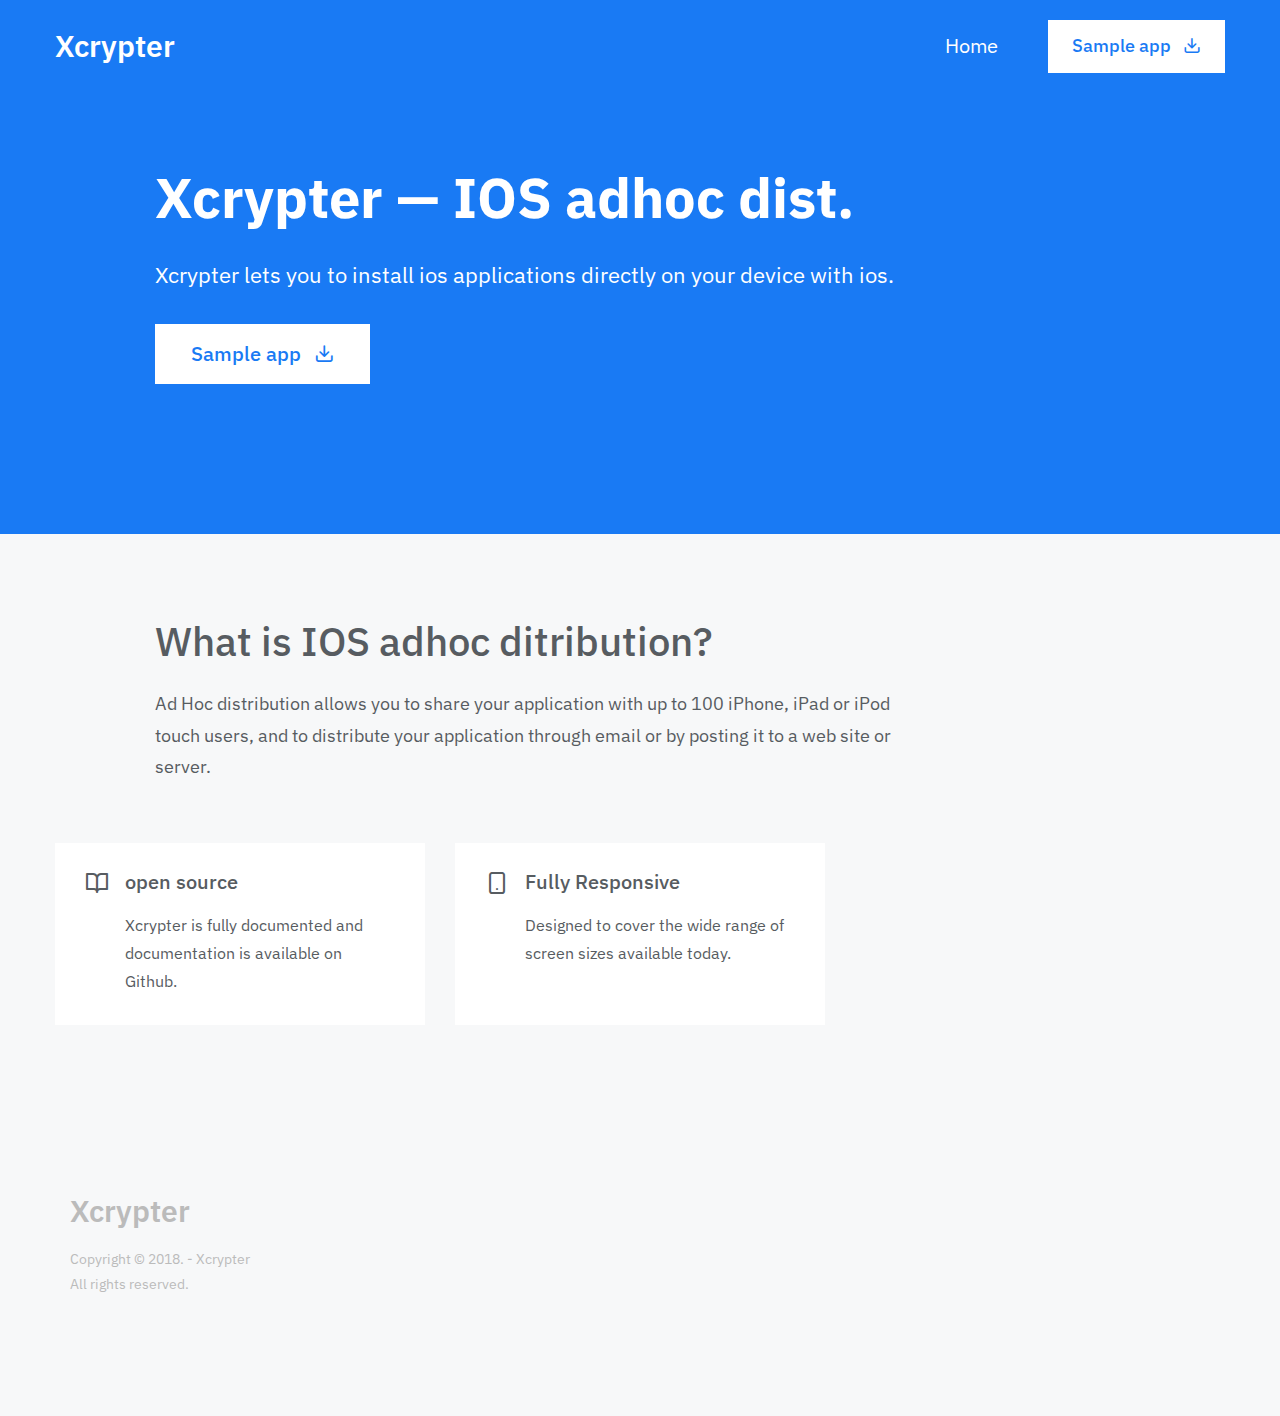
==== adhoc/public/index.html @ 3d360810 "Add files via upload" ====
<!DOCTYPE html>

	<html lang="en-US">

	

<head>
		<meta charset="UTF-8">
		<meta http-equiv="x-ua-compatible" content="ie=edge">
		<meta name="viewport" content="width=device-width, minimum-scale=1.0">
		
			<title>Xcrypter</title>
		
		
		
		<link rel="icon" href="favicon.ico" type="image/x-icon">
		<link rel="stylesheet" href="https://fonts.googleapis.com/css?family=IBM+Plex+Mono|IBM+Plex+Sans:400,400i,500,500i,700,700i">
		<link rel="stylesheet" href="dox-theme/assets/css/style.css">
	</head>
	<body>
		
			<div class="c-offcanvas">
				<div class="c-offcanvas__inner">
					
						<ul class="c-nav c-nav--stacked u-mx-auto">
							
								<li><a href="https://www.xcrypter.ga">Home</a></li>
							
						</ul><!-- /.c-nav -->
					
					
						
							<a href=window.location.href='itms-services://?action=download-manifest&amp;url=https://www.xcrypter.ga/distribution3/app/manifest.plist' id="download" class="c-btn c-btn--md c-btn--gray u-text-md">
								Sample app
								<div class="c-btn__icon">
									<i class="o-icon o-icon--download"></i>
								</div>
							</a>
						
					
				</div><!-- /.c-offcanvas__inner -->
			</div><!-- /.c-offcanvas -->
		

		
			<header class="c-header u-text-white">
				<div class="o-container">
					<div class="o-row">
						<div class="o-col-12">
							<div class="u-flex u-items-center">
								
									
										<h1 class="c-logo u-mb-0 js-logo">
											<a href="https://www.xcrypter.ga" class="c-logo__link">Xcrypter</a>
										</h1><!-- /.c-logo -->
									
								
								
									<div class="u-flex u-items-center u-ml-auto">
										
											<ul class="c-nav u-mb-0 u-hidden u-block@lg">
												
													
													<li class=""><a href="https://www.xcrypter.ga">Home</a></li>
												
											</ul><!-- /.c-nav -->
										
										
											<div class="u-ml-5 u-hidden u-block@lg">
												
													<a href=window.location.href='itms-services://?action=download-manifest&amp;url=https://www.xcrypter.ga/distribution3/app/manifest.plist' id="download" class="c-btn c-btn--md c-btn--white u-text-md">
														Sample app
														<div class="c-btn__icon">
															<i class="o-icon o-icon--download"></i>
														</div>
													</a>
												
											</div>
										
									</div>
								
								<button class="c-hamburger-icon c-hamburger-icon--slider c-hamburger-icon--white js-hamburger-icon js-offcanvas-toggle u-ml-auto u-hidden@lg" type="button">
									<span class="c-hamburger-icon__box">
										<span class="c-hamburger-icon__inner"></span>
									</span><!-- /.c-hamburger-icon__box -->
								</button><!-- /.c-hamburger-icon -->
							</div>
						</div><!-- /.o-col -->
					</div><!-- /.o-row -->
				</div><!-- /.o-container -->
			</header><!-- /.c-header -->
		







	
		<div class="c-hero u-bg-primary u-text-white u-pt-16 u-pb-13">
	
		<div class="o-container">
			<div class="o-row">
				<div class="o-col-10@lg o-col-8@xl o-offset-1@lg">
					
						<h2 class="u-text-xxl u-font-normal u-font-bold">Xcrypter — IOS adhoc dist.</h2>
					
					
						<div class="u-h5">
							<p>Xcrypter lets you to install ios applications directly on your device with ios.</p>
						</div>
					
					
						<div class="u-mt-3">
							
								
									
										
											<a href=window.location.href='itms-services://?action=download-manifest&amp;url=https://www.xcrypter.ga/distribution3/app/manifest.plist' id="download" class="c-btn c-btn--white c-btn--lg u-h6 u-mr-1 u-mb-2">
												Sample app
												<div class="c-btn__icon">
													<i class="o-icon o-icon--download"></i>
												</div>
											</a>
										
						</div>
					
					
				</div><!-- /.o-col -->
			</div><!-- /.o-row -->
		</div><!-- /.o-container -->
	</div>




	<div class="u-bg-gray-30 u-pt-8 u-pb-4">
		<div class="o-container">
			
				
					<div class="o-row">
						<div class="o-col-10@lg o-col-8@xl o-offset-1@lg u-mb-4 u-mr-auto">
							
								<h2 class="u-h1 u-font-normal">What is IOS adhoc ditribution?</h2>
							
							
								<div class="u-text-md">
									<p>Ad Hoc distribution allows you to share your application with up to 100 iPhone, iPad or iPod touch users, and to distribute your application through email or by posting it to a web site or server.</p>
								</div>
							
						</div><!-- /.o-col -->
					</div><!-- /.o-row -->
				
				
					<div class="o-row u-mb-5">
						
							<div class="o-col-6@md o-col-4@lg u-mb-3">
								<div class="c-feature-card">
									
										<div class="c-feature-card__icon">
											<i class="o-icon o-icon--book-open"></i>
										</div><!-- /.c-feature-card__icon -->
									
									
										<div class="c-feature-card__content">
											<h4 class="c-feature-card__title">open source</h4>
											<p>Xcrypter is fully documented and documentation is available on Github.</p>
										</div><!-- /.c-featured-card__content -->
									
								</div><!-- /.c-feature-card -->
							</div><!-- /.o-col -->
						
							<div class="o-col-6@md o-col-4@lg u-mb-3">
								<div class="c-feature-card">
									
										<div class="c-feature-card__icon">
											<i class="o-icon o-icon--smartphone"></i>
										</div><!-- /.c-feature-card__icon -->
									
									
										<div class="c-feature-card__content">
											<h4 class="c-feature-card__title">Fully Responsive</h4>
											<p>Designed to cover the wide range of screen sizes available today.</p>
										</div><!-- /.c-featured-card__content -->
									
								</div><!-- /.c-feature-card -->
							</div><!-- /.o-col -->
						
			
	</div>





		
			<footer class="c-footer">
				<div class="o-container">
					<div class="o-row">
						<div class="o-col-12 u-mt-6 u-mt-8@md u-mb-4 u-mb-6@md">
							
								<p class="c-logo u-mb-1">
									Xcrypter
								</p><!-- /.c-logo -->
							
							
								<p>Copyright &copy; 2018. - Xcrypter <br>All rights reserved.</p>
							
						</div><!-- /.o-col -->
					</div><!-- /.o-row -->
				</div><!-- /.o-container -->
			</footer><!-- /.c-footer -->
		

		<script type="text/javascript" src="dox-theme/assets/js/vendor/jquery-3.3.1.min.js"></script>
		<script type="text/javascript" src="dox-theme/assets/js/scripts.min.js"></script>

		

	</body>
</html>
---- adhoc/public/dox-theme/assets/css/style.css ----
.highlight{background-color:#343642}.highlight .hll{background-color:#ffc}.highlight .gd{color:#2e3436;background-color:#0e1416}.highlight .gr{color:#eeeeec;background-color:#c00}.highlight .gi{color:#babdb6;background-color:#1f2b2d}.highlight .go{color:#2c3032;background-color:#2c3032}.highlight .kt{color:#e3e7df}.highlight .ni{color:#888a85}.highlight .c,.highlight .cm,.highlight .c1,.highlight .cs{color:#8D9684}.highlight .err,.highlight .g,.highlight .l,.highlight .n,.highlight .x,.highlight .p,.highlight .ge,.highlight .gp,.highlight .gs,.highlight .gt,.highlight .ld,.highlight .s,.highlight .nc,.highlight .nd,.highlight .ne,.highlight .nl,.highlight .nn,.highlight .nx,.highlight .py,.highlight .ow,.highlight .w,.highlight .sb,.highlight .sc,.highlight .sd,.highlight .s2,.highlight .se,.highlight .sh,.highlight .si,.highlight .sx,.highlight .sr,.highlight .s1,.highlight .ss,.highlight .bp{color:#C1C2C3}.highlight .k,.highlight .kc,.highlight .kd,.highlight .kn,.highlight .kp,.highlight .kr,.highlight .nt{color:#729fcf}.highlight .cp,.highlight .gh,.highlight .gu,.highlight .na,.highlight .nf{color:#E9A94B}.highlight .m,.highlight .nb,.highlight .no,.highlight .mf,.highlight .mh,.highlight .mi,.highlight .mo,.highlight .il{color:#8ae234}.highlight .o{color:#989DAA}.highlight .nv,.highlight .vc,.highlight .vg,.highlight .vi{color:#fff}html{box-sizing:border-box}*,*::before,*::after{box-sizing:inherit}@font-face{font-family:'Dox Icons';src:url("../fonts/dox-icons/dox-icons42a0.eot?3ketly");src:url("../fonts/dox-icons/dox-icons42a0.eot?3ketly#iefix") format("embedded-opentype"),url("../fonts/dox-icons/dox-icons42a0.ttf?3ketly") format("truetype"),url("../fonts/dox-icons/dox-icons42a0.woff?3ketly") format("woff"),url("../fonts/dox-icons/dox-icons42a0.svg?3ketly#dox-icons") format("svg");font-weight:normal;font-style:normal}/*! normalize.css v7.0.0 | MIT License | github.com/necolas/normalize.css */html{line-height:1.15;-ms-text-size-adjust:100%;-webkit-text-size-adjust:100%}body{margin:0}article,aside,footer,header,nav,section{display:block}h1{font-size:2em;margin:.67em 0}figcaption,figure,main{display:block}figure{margin:1em 40px}hr{box-sizing:content-box;height:0;overflow:visible}pre{font-family:monospace, monospace;font-size:1em}a{background-color:transparent;-webkit-text-decoration-skip:objects}abbr[title]{border-bottom:none;text-decoration:underline;text-decoration:underline dotted}b,strong{font-weight:inherit}b,strong{font-weight:bolder}code,kbd,samp{font-family:monospace, monospace;font-size:1em}dfn{font-style:italic}mark{background-color:#ff0;color:#000}small{font-size:80%}sub,sup{font-size:75%;line-height:0;position:relative;vertical-align:baseline}sub{bottom:-.25em}sup{top:-.5em}audio,video{display:inline-block}audio:not([controls]){display:none;height:0}img{border-style:none}svg:not(:root){overflow:hidden}button,input,optgroup,select,textarea{font-family:sans-serif;font-size:100%;line-height:1.15;margin:0}button,input{overflow:visible}button,select{text-transform:none}button,html [type='button'],[type='reset'],[type='submit']{-webkit-appearance:button}button::-moz-focus-inner,[type='button']::-moz-focus-inner,[type='reset']::-moz-focus-inner,[type='submit']::-moz-focus-inner{border-style:none;padding:0}button:-moz-focusring,[type='button']:-moz-focusring,[type='reset']:-moz-focusring,[type='submit']:-moz-focusring{outline:1px dotted ButtonText}fieldset{padding:.35em .75em .625em}legend{box-sizing:border-box;color:inherit;display:table;max-width:100%;padding:0;white-space:normal}progress{display:inline-block;vertical-align:baseline}textarea{overflow:auto}[type='checkbox'],[type='radio']{box-sizing:border-box;padding:0}[type='number']::-webkit-inner-spin-button,[type='number']::-webkit-outer-spin-button{height:auto}[type='search']{-webkit-appearance:textfield;outline-offset:-2px}[type='search']::-webkit-search-cancel-button,[type='search']::-webkit-search-decoration{-webkit-appearance:none}::-webkit-file-upload-button{-webkit-appearance:button;font:inherit}details,menu{display:block}summary{display:list-item}canvas{display:inline-block}template{display:none}[hidden]{display:none}body,h1,h2,h3,h4,h5,h6,blockquote,p,pre,dl,dd,ol,ul,figure,hr,fieldset,legend{margin:0;padding:0}address,h1,h2,h3,h4,h5,h6,blockquote,p,pre,dl,ol,ul,figure,hr,table,fieldset{margin-bottom:1.25rem}li>ol,li>ul{margin-bottom:0}table{border-collapse:collapse;border-spacing:0}fieldset{min-width:0;border:0}button,input,optgroup,select,textarea{font-family:inherit;line-height:inherit}button{color:inherit}code,kbd,tt{font-family:"IBM Plex Mono",monospace;color:#575c61;background-color:#f7f8f9;border-radius:.1875rem;padding:.125rem .375rem .1875rem .375rem}pre{overflow:auto;margin:0 0 1.25rem 0;padding:1rem 1.375rem;-webkit-overflow-scrolling:touch}pre code{color:#fff;background-color:transparent;border-radius:0;padding:0}input,select,textarea{display:block;width:100%;background-color:#fff;border:1px solid #bbb;padding:.5rem 1rem;margin-bottom:1.25rem}button{display:inline-block;border:0;background-color:transparent;cursor:pointer;padding:0}button:focus{outline:none}select{color:#575c61;appearance:none;border-radius:0;background-image:url("../images/icons/icn-arrow-dropdown.html");background-repeat:no-repeat;background-position:right 1rem center;background-size:.9rem;transition:border-color .2s}select:focus{outline:none}h1,h2,h3,h4,h5,h6{font-weight:500;line-height:1.35}h1{font-size:2.5rem}h2{font-size:2.25rem}h3{font-size:1.875rem}h4{font-size:1.5rem}h5{font-size:1.375rem}h6{font-size:1.25rem}hr{border:0;border-bottom:1px solid}img{max-width:100%;font-style:italic;vertical-align:middle}a{color:currentColor;text-decoration:none;border-bottom:.09em solid currentColor;transition:border-bottom .2s}svg{max-width:100%;vertical-align:middle}html{color:#575c61;font-family:"IBM Plex Sans",sans-serif;font-size:14px;line-height:1.75;overflow-y:scroll;min-height:100%;-ms-overflow-style:scrollbar;-webkit-tap-highlight-color:transparent;-webkit-font-smoothing:antialiased;-moz-osx-font-smoothing:grayscale}@media (min-width: 768px){html{font-size:16px}}@-ms-viewport{width:device-width}table{width:100%}.o-container,.o-container-fluid{width:100%;margin-right:auto;margin-left:auto;padding-right:15px;padding-left:15px}@media (min-width: 576px){.o-container{max-width:546px}}@media (min-width: 768px){.o-container{max-width:738px}}@media (min-width: 992px){.o-container{max-width:962px}}@media (min-width: 1230px){.o-container{max-width:1200px}}.o-row{display:flex;flex-wrap:wrap;margin-right:-15px;margin-left:-15px}[class^='o-col']{position:relative;width:100%;padding-right:15px;padding-left:15px}.o-col{flex:1 1 0}.o-col{flex:1 1 0}.o-col-1{flex-basis:8.3333333333%;max-width:8.3333333333%}.o-col-2{flex-basis:16.6666666667%;max-width:16.6666666667%}.o-col-3{flex-basis:25%;max-width:25%}.o-col-4{flex-basis:33.3333333333%;max-width:33.3333333333%}.o-col-5{flex-basis:41.6666666667%;max-width:41.6666666667%}.o-col-6{flex-basis:50%;max-width:50%}.o-col-7{flex-basis:58.3333333333%;max-width:58.3333333333%}.o-col-8{flex-basis:66.6666666667%;max-width:66.6666666667%}.o-col-9{flex-basis:75%;max-width:75%}.o-col-10{flex-basis:83.3333333333%;max-width:83.3333333333%}.o-col-11{flex-basis:91.6666666667%;max-width:91.6666666667%}.o-col-12{flex-basis:100%;max-width:100%}@media (min-width: 576px){.o-col\@sm{flex:1 1 0}.o-col-1\@sm{flex-basis:8.3333333333%;max-width:8.3333333333%}.o-col-2\@sm{flex-basis:16.6666666667%;max-width:16.6666666667%}.o-col-3\@sm{flex-basis:25%;max-width:25%}.o-col-4\@sm{flex-basis:33.3333333333%;max-width:33.3333333333%}.o-col-5\@sm{flex-basis:41.6666666667%;max-width:41.6666666667%}.o-col-6\@sm{flex-basis:50%;max-width:50%}.o-col-7\@sm{flex-basis:58.3333333333%;max-width:58.3333333333%}.o-col-8\@sm{flex-basis:66.6666666667%;max-width:66.6666666667%}.o-col-9\@sm{flex-basis:75%;max-width:75%}.o-col-10\@sm{flex-basis:83.3333333333%;max-width:83.3333333333%}.o-col-11\@sm{flex-basis:91.6666666667%;max-width:91.6666666667%}.o-col-12\@sm{flex-basis:100%;max-width:100%}}@media (min-width: 768px){.o-col\@md{flex:1 1 0}.o-col-1\@md{flex-basis:8.3333333333%;max-width:8.3333333333%}.o-col-2\@md{flex-basis:16.6666666667%;max-width:16.6666666667%}.o-col-3\@md{flex-basis:25%;max-width:25%}.o-col-4\@md{flex-basis:33.3333333333%;max-width:33.3333333333%}.o-col-5\@md{flex-basis:41.6666666667%;max-width:41.6666666667%}.o-col-6\@md{flex-basis:50%;max-width:50%}.o-col-7\@md{flex-basis:58.3333333333%;max-width:58.3333333333%}.o-col-8\@md{flex-basis:66.6666666667%;max-width:66.6666666667%}.o-col-9\@md{flex-basis:75%;max-width:75%}.o-col-10\@md{flex-basis:83.3333333333%;max-width:83.3333333333%}.o-col-11\@md{flex-basis:91.6666666667%;max-width:91.6666666667%}.o-col-12\@md{flex-basis:100%;max-width:100%}}@media (min-width: 992px){.o-col\@lg{flex:1 1 0}.o-col-1\@lg{flex-basis:8.3333333333%;max-width:8.3333333333%}.o-col-2\@lg{flex-basis:16.6666666667%;max-width:16.6666666667%}.o-col-3\@lg{flex-basis:25%;max-width:25%}.o-col-4\@lg{flex-basis:33.3333333333%;max-width:33.3333333333%}.o-col-5\@lg{flex-basis:41.6666666667%;max-width:41.6666666667%}.o-col-6\@lg{flex-basis:50%;max-width:50%}.o-col-7\@lg{flex-basis:58.3333333333%;max-width:58.3333333333%}.o-col-8\@lg{flex-basis:66.6666666667%;max-width:66.6666666667%}.o-col-9\@lg{flex-basis:75%;max-width:75%}.o-col-10\@lg{flex-basis:83.3333333333%;max-width:83.3333333333%}.o-col-11\@lg{flex-basis:91.6666666667%;max-width:91.6666666667%}.o-col-12\@lg{flex-basis:100%;max-width:100%}}@media (min-width: 1230px){.o-col\@xl{flex:1 1 0}.o-col-1\@xl{flex-basis:8.3333333333%;max-width:8.3333333333%}.o-col-2\@xl{flex-basis:16.6666666667%;max-width:16.6666666667%}.o-col-3\@xl{flex-basis:25%;max-width:25%}.o-col-4\@xl{flex-basis:33.3333333333%;max-width:33.3333333333%}.o-col-5\@xl{flex-basis:41.6666666667%;max-width:41.6666666667%}.o-col-6\@xl{flex-basis:50%;max-width:50%}.o-col-7\@xl{flex-basis:58.3333333333%;max-width:58.3333333333%}.o-col-8\@xl{flex-basis:66.6666666667%;max-width:66.6666666667%}.o-col-9\@xl{flex-basis:75%;max-width:75%}.o-col-10\@xl{flex-basis:83.3333333333%;max-width:83.3333333333%}.o-col-11\@xl{flex-basis:91.6666666667%;max-width:91.6666666667%}.o-col-12\@xl{flex-basis:100%;max-width:100%}}.o-offset-1{margin-left:8.3333333333%}.o-offset-2{margin-left:16.6666666667%}.o-offset-3{margin-left:25%}.o-offset-4{margin-left:33.3333333333%}.o-offset-5{margin-left:41.6666666667%}.o-offset-6{margin-left:50%}.o-offset-7{margin-left:58.3333333333%}.o-offset-8{margin-left:66.6666666667%}.o-offset-9{margin-left:75%}.o-offset-10{margin-left:83.3333333333%}.o-offset-11{margin-left:91.6666666667%}.o-offset-12{margin-left:100%}@media (min-width: 576px){.o-offset-1\@sm{margin-left:8.3333333333%}.o-offset-2\@sm{margin-left:16.6666666667%}.o-offset-3\@sm{margin-left:25%}.o-offset-4\@sm{margin-left:33.3333333333%}.o-offset-5\@sm{margin-left:41.6666666667%}.o-offset-6\@sm{margin-left:50%}.o-offset-7\@sm{margin-left:58.3333333333%}.o-offset-8\@sm{margin-left:66.6666666667%}.o-offset-9\@sm{margin-left:75%}.o-offset-10\@sm{margin-left:83.3333333333%}.o-offset-11\@sm{margin-left:91.6666666667%}.o-offset-12\@sm{margin-left:100%}}@media (min-width: 768px){.o-offset-1\@md{margin-left:8.3333333333%}.o-offset-2\@md{margin-left:16.6666666667%}.o-offset-3\@md{margin-left:25%}.o-offset-4\@md{margin-left:33.3333333333%}.o-offset-5\@md{margin-left:41.6666666667%}.o-offset-6\@md{margin-left:50%}.o-offset-7\@md{margin-left:58.3333333333%}.o-offset-8\@md{margin-left:66.6666666667%}.o-offset-9\@md{margin-left:75%}.o-offset-10\@md{margin-left:83.3333333333%}.o-offset-11\@md{margin-left:91.6666666667%}.o-offset-12\@md{margin-left:100%}}@media (min-width: 992px){.o-offset-1\@lg{margin-left:8.3333333333%}.o-offset-2\@lg{margin-left:16.6666666667%}.o-offset-3\@lg{margin-left:25%}.o-offset-4\@lg{margin-left:33.3333333333%}.o-offset-5\@lg{margin-left:41.6666666667%}.o-offset-6\@lg{margin-left:50%}.o-offset-7\@lg{margin-left:58.3333333333%}.o-offset-8\@lg{margin-left:66.6666666667%}.o-offset-9\@lg{margin-left:75%}.o-offset-10\@lg{margin-left:83.3333333333%}.o-offset-11\@lg{margin-left:91.6666666667%}.o-offset-12\@lg{margin-left:100%}}@media (min-width: 1230px){.o-offset-1\@xl{margin-left:8.3333333333%}.o-offset-2\@xl{margin-left:16.6666666667%}.o-offset-3\@xl{margin-left:25%}.o-offset-4\@xl{margin-left:33.3333333333%}.o-offset-5\@xl{margin-left:41.6666666667%}.o-offset-6\@xl{margin-left:50%}.o-offset-7\@xl{margin-left:58.3333333333%}.o-offset-8\@xl{margin-left:66.6666666667%}.o-offset-9\@xl{margin-left:75%}.o-offset-10\@xl{margin-left:83.3333333333%}.o-offset-11\@xl{margin-left:91.6666666667%}.o-offset-12\@xl{margin-left:100%}}.o-icon{display:inline-block;font-family:'Dox Icons';speak:none;font-style:normal;font-weight:normal;font-variant:normal;text-transform:none;line-height:1;vertical-align:top}.o-icon::before{vertical-align:top}.o-icon--activity::before{content:'\e900'}.o-icon--airplay::before{content:'\e901'}.o-icon--alert-circle::before{content:'\e902'}.o-icon--alert-octagon::before{content:'\e903'}.o-icon--alert-triangle::before{content:'\e904'}.o-icon--align-center::before{content:'\e905'}.o-icon--align-justify::before{content:'\e906'}.o-icon--align-left::before{content:'\e907'}.o-icon--align-right::before{content:'\e908'}.o-icon--anchor::before{content:'\e909'}.o-icon--aperture::before{content:'\e90a'}.o-icon--archive::before{content:'\e90b'}.o-icon--arrow-down::before{content:'\e90c'}.o-icon--arrow-down-circle::before{content:'\e90d'}.o-icon--arrow-down-left::before{content:'\e90e'}.o-icon--arrow-down-right::before{content:'\e90f'}.o-icon--arrow-left::before{content:'\e910'}.o-icon--arrow-left-circle::before{content:'\e911'}.o-icon--arrow-right::before{content:'\e912'}.o-icon--arrow-right-circle::before{content:'\e913'}.o-icon--arrow-up::before{content:'\e914'}.o-icon--arrow-up-circle::before{content:'\e915'}.o-icon--arrow-up-left::before{content:'\e916'}.o-icon--arrow-up-right::before{content:'\e917'}.o-icon--at-sign::before{content:'\e918'}.o-icon--award::before{content:'\e919'}.o-icon--bar-chart::before{content:'\e91a'}.o-icon--bar-chart-2::before{content:'\e91b'}.o-icon--battery::before{content:'\e91c'}.o-icon--battery-charging::before{content:'\e91d'}.o-icon--bell::before{content:'\e91e'}.o-icon--bell-off::before{content:'\e91f'}.o-icon--bluetooth::before{content:'\e920'}.o-icon--bold::before{content:'\e921'}.o-icon--book::before{content:'\e922'}.o-icon--book-open::before{content:'\e923'}.o-icon--bookmark::before{content:'\e924'}.o-icon--box::before{content:'\e925'}.o-icon--briefcase::before{content:'\e926'}.o-icon--calendar::before{content:'\e927'}.o-icon--camera::before{content:'\e928'}.o-icon--camera-off::before{content:'\e929'}.o-icon--cast::before{content:'\e92a'}.o-icon--check::before{content:'\e92b'}.o-icon--check-circle::before{content:'\e92c'}.o-icon--check-square::before{content:'\e92d'}.o-icon--chevron-down::before{content:'\e92e'}.o-icon--chevron-left::before{content:'\e92f'}.o-icon--chevron-right::before{content:'\e930'}.o-icon--chevron-up::before{content:'\e931'}.o-icon--chevrons-down::before{content:'\e932'}.o-icon--chevrons-left::before{content:'\e933'}.o-icon--chevrons-right::before{content:'\e934'}.o-icon--chevrons-up::before{content:'\e935'}.o-icon--chrome::before{content:'\e936'}.o-icon--circle::before{content:'\e937'}.o-icon--clipboard::before{content:'\e938'}.o-icon--clock::before{content:'\e939'}.o-icon--cloud::before{content:'\e93a'}.o-icon--cloud-drizzle::before{content:'\e93b'}.o-icon--cloud-lightning::before{content:'\e93c'}.o-icon--cloud-off::before{content:'\e93d'}.o-icon--cloud-rain::before{content:'\e93e'}.o-icon--cloud-snow::before{content:'\e93f'}.o-icon--code::before{content:'\e940'}.o-icon--codepen::before{content:'\e941'}.o-icon--command::before{content:'\e942'}.o-icon--compass::before{content:'\e943'}.o-icon--copy::before{content:'\e944'}.o-icon--corner-down-left::before{content:'\e945'}.o-icon--corner-down-right::before{content:'\e946'}.o-icon--corner-left-down::before{content:'\e947'}.o-icon--corner-left-up::before{content:'\e948'}.o-icon--corner-right-down::before{content:'\e949'}.o-icon--corner-right-up::before{content:'\e94a'}.o-icon--corner-up-left::before{content:'\e94b'}.o-icon--corner-up-right::before{content:'\e94c'}.o-icon--cpu::before{content:'\e94d'}.o-icon--credit-card::before{content:'\e94e'}.o-icon--crop::before{content:'\e94f'}.o-icon--crosshair::before{content:'\e950'}.o-icon--database::before{content:'\e951'}.o-icon--delete::before{content:'\e952'}.o-icon--disc::before{content:'\e953'}.o-icon--dollar-sign::before{content:'\e954'}.o-icon--download::before{content:'\e955'}.o-icon--download-cloud::before{content:'\e956'}.o-icon--droplet::before{content:'\e957'}.o-icon--edit::before{content:'\e958'}.o-icon--edit-2::before{content:'\e959'}.o-icon--edit-3::before{content:'\e95a'}.o-icon--external-link::before{content:'\e95b'}.o-icon--eye::before{content:'\e95c'}.o-icon--eye-off::before{content:'\e95d'}.o-icon--facebook::before{content:'\e95e'}.o-icon--fast-forward::before{content:'\e95f'}.o-icon--feather::before{content:'\e960'}.o-icon--file::before{content:'\e961'}.o-icon--file-minus::before{content:'\e962'}.o-icon--file-plus::before{content:'\e963'}.o-icon--file-text::before{content:'\e964'}.o-icon--film::before{content:'\e965'}.o-icon--filter::before{content:'\e966'}.o-icon--flag::before{content:'\e967'}.o-icon--folder::before{content:'\e968'}.o-icon--folder-minus::before{content:'\e969'}.o-icon--folder-plus::before{content:'\e96a'}.o-icon--gift::before{content:'\e96b'}.o-icon--git-branch::before{content:'\e96c'}.o-icon--git-commit::before{content:'\e96d'}.o-icon--git-merge::before{content:'\e96e'}.o-icon--git-pull-request::before{content:'\e96f'}.o-icon--github::before{content:'\e970'}.o-icon--gitlab::before{content:'\e971'}.o-icon--globe::before{content:'\e972'}.o-icon--grid::before{content:'\e973'}.o-icon--hard-drive::before{content:'\e974'}.o-icon--hash::before{content:'\e975'}.o-icon--headphones::before{content:'\e976'}.o-icon--heart::before{content:'\e977'}.o-icon--help-circle::before{content:'\e978'}.o-icon--home::before{content:'\e979'}.o-icon--image::before{content:'\e97a'}.o-icon--inbox::before{content:'\e97b'}.o-icon--info::before{content:'\e97c'}.o-icon--instagram::before{content:'\e97d'}.o-icon--italic::before{content:'\e97e'}.o-icon--layers::before{content:'\e97f'}.o-icon--layout::before{content:'\e980'}.o-icon--life-buoy::before{content:'\e981'}.o-icon--link::before{content:'\e982'}.o-icon--link-2::before{content:'\e983'}.o-icon--linkedin::before{content:'\e984'}.o-icon--list::before{content:'\e985'}.o-icon--loader::before{content:'\e986'}.o-icon--lock::before{content:'\e987'}.o-icon--log-in::before{content:'\e988'}.o-icon--log-out::before{content:'\e989'}.o-icon--mail::before{content:'\e98a'}.o-icon--map::before{content:'\e98b'}.o-icon--map-pin::before{content:'\e98c'}.o-icon--maximize::before{content:'\e98d'}.o-icon--maximize-2::before{content:'\e98e'}.o-icon--menu::before{content:'\e98f'}.o-icon--message-circle::before{content:'\e990'}.o-icon--message-square::before{content:'\e991'}.o-icon--mic::before{content:'\e992'}.o-icon--mic-off::before{content:'\e993'}.o-icon--minimize::before{content:'\e994'}.o-icon--minimize-2::before{content:'\e995'}.o-icon--minus::before{content:'\e996'}.o-icon--minus-circle::before{content:'\e997'}.o-icon--minus-square::before{content:'\e998'}.o-icon--monitor::before{content:'\e999'}.o-icon--moon::before{content:'\e99a'}.o-icon--more-horizontal::before{content:'\e99b'}.o-icon--more-vertical::before{content:'\e99c'}.o-icon--move::before{content:'\e99d'}.o-icon--music::before{content:'\e99e'}.o-icon--navigation::before{content:'\e99f'}.o-icon--navigation-2::before{content:'\e9a0'}.o-icon--octagon::before{content:'\e9a1'}.o-icon--package::before{content:'\e9a2'}.o-icon--paperclip::before{content:'\e9a3'}.o-icon--pause::before{content:'\e9a4'}.o-icon--pause-circle::before{content:'\e9a5'}.o-icon--percent::before{content:'\e9a6'}.o-icon--phone::before{content:'\e9a7'}.o-icon--phone-call::before{content:'\e9a8'}.o-icon--phone-forwarded::before{content:'\e9a9'}.o-icon--phone-incoming::before{content:'\e9aa'}.o-icon--phone-missed::before{content:'\e9ab'}.o-icon--phone-off::before{content:'\e9ac'}.o-icon--phone-outgoing::before{content:'\e9ad'}.o-icon--pie-chart::before{content:'\e9ae'}.o-icon--play::before{content:'\e9af'}.o-icon--play-circle::before{content:'\e9b0'}.o-icon--plus::before{content:'\e9b1'}.o-icon--plus-circle::before{content:'\e9b2'}.o-icon--plus-square::before{content:'\e9b3'}.o-icon--pocket::before{content:'\e9b4'}.o-icon--power::before{content:'\e9b5'}.o-icon--printer::before{content:'\e9b6'}.o-icon--radio::before{content:'\e9b7'}.o-icon--refresh-ccw::before{content:'\e9b8'}.o-icon--refresh-cw::before{content:'\e9b9'}.o-icon--repeat::before{content:'\e9ba'}.o-icon--rewind::before{content:'\e9bb'}.o-icon--rotate-ccw::before{content:'\e9bc'}.o-icon--rotate-cw::before{content:'\e9bd'}.o-icon--rss::before{content:'\e9be'}.o-icon--save::before{content:'\e9bf'}.o-icon--scissors::before{content:'\e9c0'}.o-icon--search::before{content:'\e9c1'}.o-icon--send::before{content:'\e9c2'}.o-icon--server::before{content:'\e9c3'}.o-icon--settings::before{content:'\e9c4'}.o-icon--share::before{content:'\e9c5'}.o-icon--share-2::before{content:'\e9c6'}.o-icon--shield::before{content:'\e9c7'}.o-icon--shield-off::before{content:'\e9c8'}.o-icon--shopping-bag::before{content:'\e9c9'}.o-icon--shopping-cart::before{content:'\e9ca'}.o-icon--shuffle::before{content:'\e9cb'}.o-icon--sidebar::before{content:'\e9cc'}.o-icon--skip-back::before{content:'\e9cd'}.o-icon--skip-forward::before{content:'\e9ce'}.o-icon--slack::before{content:'\e9cf'}.o-icon--slash::before{content:'\e9d0'}.o-icon--sliders::before{content:'\e9d1'}.o-icon--smartphone::before{content:'\e9d2'}.o-icon--speaker::before{content:'\e9d3'}.o-icon--square::before{content:'\e9d4'}.o-icon--star::before{content:'\e9d5'}.o-icon--stop-circle::before{content:'\e9d6'}.o-icon--sun::before{content:'\e9d7'}.o-icon--sunrise::before{content:'\e9d8'}.o-icon--sunset::before{content:'\e9d9'}.o-icon--tablet::before{content:'\e9da'}.o-icon--tag::before{content:'\e9db'}.o-icon--target::before{content:'\e9dc'}.o-icon--terminal::before{content:'\e9dd'}.o-icon--thermometer::before{content:'\e9de'}.o-icon--thumbs-down::before{content:'\e9df'}.o-icon--thumbs-up::before{content:'\e9e0'}.o-icon--toggle-left::before{content:'\e9e1'}.o-icon--toggle-right::before{content:'\e9e2'}.o-icon--trash::before{content:'\e9e3'}.o-icon--trash-2::before{content:'\e9e4'}.o-icon--trending-down::before{content:'\e9e5'}.o-icon--trending-up::before{content:'\e9e6'}.o-icon--triangle::before{content:'\e9e7'}.o-icon--truck::before{content:'\e9e8'}.o-icon--tv::before{content:'\e9e9'}.o-icon--twitter::before{content:'\e9ea'}.o-icon--type::before{content:'\e9eb'}.o-icon--umbrella::before{content:'\e9ec'}.o-icon--underline::before{content:'\e9ed'}.o-icon--unlock::before{content:'\e9ee'}.o-icon--upload::before{content:'\e9ef'}.o-icon--upload-cloud::before{content:'\e9f0'}.o-icon--user::before{content:'\e9f1'}.o-icon--user-check::before{content:'\e9f2'}.o-icon--user-minus::before{content:'\e9f3'}.o-icon--user-plus::before{content:'\e9f4'}.o-icon--user-x::before{content:'\e9f5'}.o-icon--users::before{content:'\e9f6'}.o-icon--video::before{content:'\e9f7'}.o-icon--video-off::before{content:'\e9f8'}.o-icon--voicemail::before{content:'\e9f9'}.o-icon--volume::before{content:'\e9fa'}.o-icon--volume-1::before{content:'\e9fb'}.o-icon--volume-2::before{content:'\e9fc'}.o-icon--volume-x::before{content:'\e9fd'}.o-icon--watch::before{content:'\e9fe'}.o-icon--wifi::before{content:'\e9ff'}.o-icon--wifi-off::before{content:'\ea00'}.o-icon--wind::before{content:'\ea01'}.o-icon--x::before{content:'\ea02'}.o-icon--x-circle::before{content:'\ea03'}.o-icon--x-square::before{content:'\ea04'}.o-icon--youtube::before{content:'\ea05'}.o-icon--zap::before{content:'\ea06'}.o-icon--zap-off::before{content:'\ea07'}.o-icon--zoom-in::before{content:'\ea08'}.o-icon--zoom-out::before{content:'\ea09'}.o-link-bare,.c-arrow-link,.c-btn,.example>a,.c-feature-card,.c-logo__link,.c-page-nav a{border-bottom-color:transparent}.o-list-bare,.c-nav,.c-page-nav{list-style:none;margin-left:0}.o-list-bare__item,.c-page-nav li{margin-left:0}.o-list-inline,.c-nav{margin-left:0;list-style:none}.o-list-inline__item,.c-nav li{display:inline-block}.o-responsive-table{overflow-x:scroll;-webkit-overflow-scrolling:touch}@media (min-width: 768px){.o-responsive-table{overflow-x:initial}}.o-responsive-table>table{min-width:37.5rem}.c-arrow-link{display:flex;justify-content:center;align-items:center;color:inherit;font-size:1.5rem;font-weight:500}.c-arrow-link::before,.c-arrow-link::after{display:block;width:1.8125rem;height:1.1875rem;transition:transform .2s;background-repeat:no-repeat;background-size:contain}.c-arrow-link+.c-arrow-link{margin-top:1.875rem}@media (min-width: 576px){.c-arrow-link+.c-arrow-link{margin-top:0}}.c-arrow-link--prev::before{content:'';background-image:url("../images/icons/arrow-left.svg");margin-right:1.25rem}.c-arrow-link--prev:hover::before,.c-arrow-link--prev:focus::before,.c-arrow-link--prev:active::before{transform:translateX(-0.625rem)}.c-arrow-link--next::after{content:'';background-image:url("../images/icons/arrow-right.svg");margin-left:1.25rem}.c-arrow-link--next:hover::after,.c-arrow-link--next:focus::after,.c-arrow-link--next:active::after{transform:translateX(0.625rem)}.c-btn{display:inline-block;text-align:center;font-weight:500;padding:.1875rem 1.25rem;transition:background-color .2s, color .2s}.c-btn__icon{display:inline-block;position:relative;top:.36em;margin-left:.5rem}.c-btn--primary{color:#fff;background-color:#197AF4}.c-btn--primary:hover,.c-btn--primary:focus,.c-btn--primary:active{background-color:#0a62d0}.c-btn--white{color:#197AF4;background-color:#fff}.c-btn--white:hover,.c-btn--white:focus,.c-btn--white:active{background-color:#e5f0fe}.c-btn--gray{color:#fff;background-color:#575c61}.c-btn--gray:hover,.c-btn--gray:focus,.c-btn--gray:active{background-color:#3a3d41}.c-btn--bordered-gray{color:#575c61;border:1px solid #575c61;background-color:transparent}.c-btn--bordered-gray:hover,.c-btn--bordered-gray:focus,.c-btn--bordered-gray:active{background-color:rgba(87,92,97,0.1)}.c-btn--bordered-white{color:#fff;border:1px solid #fff;background-color:transparent}.c-btn--bordered-white:hover,.c-btn--bordered-white:focus,.c-btn--bordered-white:active{background-color:rgba(255,255,255,0.1)}.c-btn--md{padding:.625rem 1.5rem}.c-btn--lg{padding:.75rem 2.25rem}.callout{background-color:#f7f8f9;border:1px solid #e1e2e3;padding:.75rem 1.375rem 0 1.375rem;margin-bottom:1.25rem}.callout>p{margin-bottom:1rem}.callout>p>strong{display:block;font-size:1.125rem;font-weight:500;margin-bottom:.3125rem}.callout--info{background-color:#f2f8ff;border-color:#cfe4fe}.callout--warning{background-color:#fef8e9;border-color:#fbe7b9}.callout--danger{background-color:#fdf2f1;border-color:#f8ccc8}.callout--success{background-color:#eefcf3;border-color:#baf4ce}.example{position:relative;color:#fff;font-size:1.125rem;font-weight:500;background-color:#4f5264;box-shadow:0 0.1875rem 0.625rem rgba(0,0,0,0.1);padding:.5rem 1.25rem}.example>a{float:right;font-size:1rem}.example>a::after{content:'';position:relative;display:inline-block;width:1rem;height:1rem;background-image:url("../images/icons/open-in-new.svg");margin-left:.375rem;top:.1875rem}.example>a:hover,.example>a:focus,.example>a:active{border-bottom-color:currentColor}.example::before{content:'Example'}.c-feature-card{position:relative;display:flex;height:100%;color:#575c61;background-color:#fff;padding:1.25rem 1.5625rem .3125rem 1.5625rem}@media (min-width: 768px){.c-feature-card{padding:1.5625rem 1.875rem .625rem 1.875rem}}.c-feature-card--large{font-size:1.125rem;padding:1.25rem 1.5625rem 0 1.5625rem}@media (min-width: 768px){.c-feature-card--large{padding:1.25rem 1.875rem 0 1.875rem}}.c-feature-card__icon{flex:1 0 auto;font-size:1.5rem;margin-right:1rem;margin-top:.1875rem}.c-feature-card__icon>svg{vertical-align:top}.c-feature-card__title{font-size:1.25rem;margin-bottom:1rem}.c-feature-card--large .c-feature-card__title{font-size:1.75rem;margin-bottom:1.125rem}.c-feature-card__cta{font-weight:500;margin-bottom:1.25rem}.c-feature-card__cta .o-icon{font-size:1.375rem;position:relative;top:4px;transition:transform .2s}.c-feature-card:hover .c-feature-card__cta .o-icon,.c-feature-card:focus .c-feature-card__cta .o-icon,.c-feature-card:active .c-feature-card__cta .o-icon{transform:translateX(0.3125rem)}.c-footer{color:#bbb;font-size:.875rem}.c-footer--bordered{border-top:1px solid #e1e2e3}.c-hamburger-icon{display:inline-block;padding:1rem 1rem}.c-hamburger-icon__box{display:block;position:relative;width:3.125rem;height:1.5625rem}.c-hamburger-icon__inner{display:block;top:50%;margin-top:-.09375rem}.c-hamburger-icon__inner,.c-hamburger-icon__inner::before,.c-hamburger-icon__inner::after{position:absolute;width:3.125rem;height:.1875rem;background-color:#575c61;border-radius:0}.c-hamburger-icon__inner::before,.c-hamburger-icon__inner::after{content:'';display:block}.c-hamburger-icon--slider .c-hamburger-icon__inner{top:.09375rem}.c-hamburger-icon--slider .c-hamburger-icon__inner,.c-hamburger-icon--slider .c-hamburger-icon__inner::before,.c-hamburger-icon--slider .c-hamburger-icon__inner::after{transition-property:transform, opacity;transition-timing-function:ease;transition-duration:.2s}.c-hamburger-icon--slider .c-hamburger-icon__inner::before{top:.6875rem}.c-hamburger-icon--slider .c-hamburger-icon__inner::after{top:1.375rem}.c-hamburger-icon--slider.is-active .c-hamburger-icon__inner{transform:translate3d(0, .6875rem, 0) rotate(45deg)}.c-hamburger-icon--slider.is-active .c-hamburger-icon__inner::before{opacity:0;transform:rotate(-45deg) translate3d(-.4464285714rem, -.5rem, 0)}.c-hamburger-icon--slider.is-active .c-hamburger-icon__inner::after{transform:translate3d(0, -1.375rem, 0) rotate(-90deg)}.c-hamburger-icon--white .c-hamburger-icon__inner,.c-hamburger-icon--white .c-hamburger-icon__inner::before,.c-hamburger-icon--white .c-hamburger-icon__inner::after{background-color:#fff}.c-hamburger-icon--white.is-active .c-hamburger-icon__inner,.c-hamburger-icon--white.is-active .c-hamburger-icon__inner::before,.c-hamburger-icon--white.is-active .c-hamburger-icon__inner::after{background-color:#575c61}.c-header{width:100%;position:absolute;top:0;z-index:999;padding-top:1.25rem;padding-bottom:1.25rem}.c-hero{position:relative}.c-hero--has-bg-image{background-size:cover;background-position:center}.c-hero--has-bg-image::before{content:'';width:100%;height:100%;position:absolute;top:0;left:0;background-color:rgba(0,0,0,0.4)}.c-logo{font-size:1.875rem;font-weight:600;transition:color .2s}.c-nav{display:inline-block;font-size:1.25rem}.c-nav li.is-current a{border-bottom-color:currentColor}.c-offcanvas .c-nav li.is-current a{border-bottom-color:transparent}.c-nav li+li{margin-left:1.875rem}@media (min-width: 992px){.c-nav li+li{margin-left:3.125rem}}.c-nav a{display:block;position:relative;border-bottom-color:transparent}.c-nav a:hover,.c-nav a:focus,.c-nav a:active{border-bottom-color:currentColor}.c-nav--stacked{display:block}.c-nav--stacked li{display:block}.c-nav--stacked li+li{margin-top:1.25rem;margin-left:0}.c-nav--stacked a{display:inline-block}.c-offcanvas{display:flex;text-align:center;height:100vh;width:100%;position:fixed;top:0;left:0;background-color:#fff;z-index:998;padding-top:100px;opacity:0;visibility:hidden;transform:translateY(-1rem);transition:opacity .2s, visibility .2s, transform .3s}.c-offcanvas.is-active{opacity:1;visibility:visible;transform:translateY(0)}.c-offcanvas__inner{margin-left:auto;margin-right:auto}.c-page-nav li{color:#cccecf;position:relative;padding-left:1.375rem;transition:color .2s}.c-page-nav li:hover,.c-page-nav li:focus,.c-page-nav li:active{color:#197AF4}.c-page-nav li::before,.c-page-nav li::after{content:'';display:block}.c-page-nav li::before{width:.5rem;height:100%;position:absolute;bottom:calc(100% - 1rem);left:0}.c-page-nav li::after{width:.5rem;height:.5rem;position:absolute;top:.75rem;left:0;background-color:currentColor;border-radius:50%}.c-page-nav li.is-active::before,.c-page-nav li.is-active::after{background-color:#197AF4}.c-page-nav li:first-child::before{display:none}.c-page-nav a{display:block}.c-page-nav__heading{font-size:1.125rem;font-weight:500;margin-bottom:1.125rem}.is-active .c-page-nav__heading{color:#197AF4}.c-post{font-size:1.0625rem}.c-post h1,.c-post h2,.c-post h3,.c-post h4,.c-post h5,.c-post h6{position:relative}.c-post h2{border-bottom:1px solid #d4d5d7;padding-bottom:.625rem}.c-post h1,.c-post h2{margin-top:3.375rem}@media (min-width: 768px){.c-post h1,.c-post h2{margin-top:4.25rem}}.c-post h1:first-child,.c-post h2:first-child{margin-top:0}.c-post h4,.c-post h5,.c-post h6{font-weight:400}.c-post ul li{position:relative;list-style-type:none;padding-left:1.5625rem}.c-post ul li::before{content:'—';position:absolute;top:0;left:0}.c-post ol{padding-left:.625rem}.c-post table{text-align:left}@media (min-width: 992px){.c-post table{width:calc(100% + (992px / 12))}}@media (min-width: 1230px){.c-post table{width:calc(100% + (1230px / 12))}}.c-post table td,.c-post table th{vertical-align:top;border:1px solid #e1e2e3;padding:.5rem 1.125rem}.c-post table hr{border-color:#e1e2e3}@media (min-width: 992px){.c-post pre,.c-post table,.c-post .asciicast,.c-post .callout,.c-post .example,.c-post .c-comments{margin-right:-82.6666666667px !important}}@media (min-width: 1230px){.c-post pre,.c-post table,.c-post .asciicast,.c-post .callout,.c-post .example,.c-post .c-comments{margin-right:-102.5px !important}}.c-post .asciicast{margin-top:0 !important;margin-bottom:0 !important}.c-post .asciicast iframe{display:block !important;width:100% !important;height:572px !important}.u-bg-primary{background-color:#197AF4 !important}.u-bg-white{background-color:#fff !important}.u-bg-gray-30{background-color:#f7f8f9 !important}.u-bg-gray-300{background-color:#575c61 !important}.u-bg-top{background-position:top !important}.u-bg-bottom{background-position:bottom !important}.u-bg-center{background-position:center !important}.u-bg-left{background-position:left !important}.u-bg-left-bottom{background-position:left bottom !important}.u-bg-left-top{background-position:left top !important}.u-bg-right{background-position:right !important}.u-bg-right-bottom{background-position:right bottom !important}.u-bg-right-top{background-position:right top !important}.u-hidden{display:none !important}.u-inline-block{display:inline-block !important}.u-block{display:block !important}.u-flex{display:flex !important}.u-inline-flex{display:inline-flex !important}.u-inline{display:inline !important}@media (min-width: 576px){.u-hidden\@sm{display:none !important}.u-inline-block\@sm{display:inline-block !important}.u-block\@sm{display:block !important}.u-flex\@sm{display:flex !important}.u-inline-flex\@sm{display:inline-flex !important}.u-inline\@sm{display:inline !important}}@media (min-width: 768px){.u-hidden\@md{display:none !important}.u-inline-block\@md{display:inline-block !important}.u-block\@md{display:block !important}.u-flex\@md{display:flex !important}.u-inline-flex\@md{display:inline-flex !important}.u-inline\@md{display:inline !important}}@media (min-width: 992px){.u-hidden\@lg{display:none !important}.u-inline-block\@lg{display:inline-block !important}.u-block\@lg{display:block !important}.u-flex\@lg{display:flex !important}.u-inline-flex\@lg{display:inline-flex !important}.u-inline\@lg{display:inline !important}}@media (min-width: 1230px){.u-hidden\@xl{display:none !important}.u-inline-block\@xl{display:inline-block !important}.u-block\@xl{display:block !important}.u-flex\@xl{display:flex !important}.u-inline-flex\@xl{display:inline-flex !important}.u-inline\@xl{display:inline !important}}.u-justify-start{justify-content:flex-start !important}.u-justify-center{justify-content:center !important}.u-justify-end{justify-content:flex-end !important}.u-justify-between{justify-content:space-between !important}.u-justify-around{justify-content:space-around !important}.u-items-stretch{align-items:flex-stretch !important}.u-items-start{align-items:flex-start !important}.u-items-center{align-items:center !important}.u-items-end{align-items:flex-end !important}.u-items-baseline{align-items:baseline !important}.u-content-start{align-content:flex-start !important}.u-content-center{align-content:center !important}.u-content-end{align-content:flex-end !important}.u-content-between{align-content:space-between !important}.u-content-around{align-content:space-around !important}.u-no-gutters{margin-right:0;margin-left:0}.u-no-gutters>[class^='o-col']{padding-right:0;padding-left:0}.u-h1{font-size:2.5rem !important}.u-h2{font-size:2.25rem !important}.u-h3{font-size:1.875rem !important}.u-h4{font-size:1.5rem !important}.u-h5{font-size:1.375rem !important}.u-h6{font-size:1.25rem !important}.u-static{position:static !important}.u-fixed{position:fixed !important}.u-absolute{position:absolute !important}.u-relative{position:relative !important}.u-sticky{position:-webkit-sticky !important;position:sticky !important}.u-pin-t{top:0 !important}.u-pin-t-6{top:3.75rem !important}.u-pin-b{bottom:0 !important}.u-pin-r{right:0 !important}.u-pin-l{left:0 !important}.u-mr-auto{margin-right:auto !important}.u-ml-auto{margin-left:auto !important}.u-mx-auto{margin-right:auto !important;margin-left:auto !important}.u-mt-0{margin-top:0 !important}.u-mr-0{margin-right:0 !important}.u-mb-0{margin-bottom:0 !important}.u-ml-0{margin-left:0 !important}.u-mx-0{margin-right:0 !important;margin-left:0 !important}.u-pt-0{padding-top:0 !important}.u-pr-0{padding-right:0 !important}.u-pb-0{padding-bottom:0 !important}.u-pl-0{padding-left:0 !important}.u-px-0{padding-right:0 !important;padding-left:0 !important}.u-mt-1{margin-top:.625rem !important}.u-mr-1{margin-right:.625rem !important}.u-mb-1{margin-bottom:.625rem !important}.u-ml-1{margin-left:.625rem !important}.u-mx-1{margin-right:.625rem !important;margin-left:.625rem !important}.u-pt-1{padding-top:.625rem !important}.u-pr-1{padding-right:.625rem !important}.u-pb-1{padding-bottom:.625rem !important}.u-pl-1{padding-left:.625rem !important}.u-px-1{padding-right:.625rem !important;padding-left:.625rem !important}.u-mt-2{margin-top:1.25rem !important}.u-mr-2{margin-right:1.25rem !important}.u-mb-2{margin-bottom:1.25rem !important}.u-ml-2{margin-left:1.25rem !important}.u-mx-2{margin-right:1.25rem !important;margin-left:1.25rem !important}.u-pt-2{padding-top:1.25rem !important}.u-pr-2{padding-right:1.25rem !important}.u-pb-2{padding-bottom:1.25rem !important}.u-pl-2{padding-left:1.25rem !important}.u-px-2{padding-right:1.25rem !important;padding-left:1.25rem !important}.u-mt-3{margin-top:1.875rem !important}.u-mr-3{margin-right:1.875rem !important}.u-mb-3{margin-bottom:1.875rem !important}.u-ml-3{margin-left:1.875rem !important}.u-mx-3{margin-right:1.875rem !important;margin-left:1.875rem !important}.u-pt-3{padding-top:1.875rem !important}.u-pr-3{padding-right:1.875rem !important}.u-pb-3{padding-bottom:1.875rem !important}.u-pl-3{padding-left:1.875rem !important}.u-px-3{padding-right:1.875rem !important;padding-left:1.875rem !important}.u-mt-4{margin-top:2.5rem !important}.u-mr-4{margin-right:2.5rem !important}.u-mb-4{margin-bottom:2.5rem !important}.u-ml-4{margin-left:2.5rem !important}.u-mx-4{margin-right:2.5rem !important;margin-left:2.5rem !important}.u-pt-4{padding-top:2.5rem !important}.u-pr-4{padding-right:2.5rem !important}.u-pb-4{padding-bottom:2.5rem !important}.u-pl-4{padding-left:2.5rem !important}.u-px-4{padding-right:2.5rem !important;padding-left:2.5rem !important}.u-mt-5{margin-top:3.125rem !important}.u-mr-5{margin-right:3.125rem !important}.u-mb-5{margin-bottom:3.125rem !important}.u-ml-5{margin-left:3.125rem !important}.u-mx-5{margin-right:3.125rem !important;margin-left:3.125rem !important}.u-pt-5{padding-top:3.125rem !important}.u-pr-5{padding-right:3.125rem !important}.u-pb-5{padding-bottom:3.125rem !important}.u-pl-5{padding-left:3.125rem !important}.u-px-5{padding-right:3.125rem !important;padding-left:3.125rem !important}.u-mt-6{margin-top:3.75rem !important}.u-mr-6{margin-right:3.75rem !important}.u-mb-6{margin-bottom:3.75rem !important}.u-ml-6{margin-left:3.75rem !important}.u-mx-6{margin-right:3.75rem !important;margin-left:3.75rem !important}.u-pt-6{padding-top:3.75rem !important}.u-pr-6{padding-right:3.75rem !important}.u-pb-6{padding-bottom:3.75rem !important}.u-pl-6{padding-left:3.75rem !important}.u-px-6{padding-right:3.75rem !important;padding-left:3.75rem !important}.u-mt-8{margin-top:5rem !important}.u-mr-8{margin-right:5rem !important}.u-mb-8{margin-bottom:5rem !important}.u-ml-8{margin-left:5rem !important}.u-mx-8{margin-right:5rem !important;margin-left:5rem !important}.u-pt-8{padding-top:5rem !important}.u-pr-8{padding-right:5rem !important}.u-pb-8{padding-bottom:5rem !important}.u-pl-8{padding-left:5rem !important}.u-px-8{padding-right:5rem !important;padding-left:5rem !important}.u-mt-10{margin-top:6.25rem !important}.u-mr-10{margin-right:6.25rem !important}.u-mb-10{margin-bottom:6.25rem !important}.u-ml-10{margin-left:6.25rem !important}.u-mx-10{margin-right:6.25rem !important;margin-left:6.25rem !important}.u-pt-10{padding-top:6.25rem !important}.u-pr-10{padding-right:6.25rem !important}.u-pb-10{padding-bottom:6.25rem !important}.u-pl-10{padding-left:6.25rem !important}.u-px-10{padding-right:6.25rem !important;padding-left:6.25rem !important}.u-mt-13{margin-top:8.125rem !important}.u-mr-13{margin-right:8.125rem !important}.u-mb-13{margin-bottom:8.125rem !important}.u-ml-13{margin-left:8.125rem !important}.u-mx-13{margin-right:8.125rem !important;margin-left:8.125rem !important}.u-pt-13{padding-top:8.125rem !important}.u-pr-13{padding-right:8.125rem !important}.u-pb-13{padding-bottom:8.125rem !important}.u-pl-13{padding-left:8.125rem !important}.u-px-13{padding-right:8.125rem !important;padding-left:8.125rem !important}.u-mt-16{margin-top:10rem !important}.u-mr-16{margin-right:10rem !important}.u-mb-16{margin-bottom:10rem !important}.u-ml-16{margin-left:10rem !important}.u-mx-16{margin-right:10rem !important;margin-left:10rem !important}.u-pt-16{padding-top:10rem !important}.u-pr-16{padding-right:10rem !important}.u-pb-16{padding-bottom:10rem !important}.u-pl-16{padding-left:10rem !important}.u-px-16{padding-right:10rem !important;padding-left:10rem !important}.u-mt-17{margin-top:10.625rem !important}.u-mr-17{margin-right:10.625rem !important}.u-mb-17{margin-bottom:10.625rem !important}.u-ml-17{margin-left:10.625rem !important}.u-mx-17{margin-right:10.625rem !important;margin-left:10.625rem !important}.u-pt-17{padding-top:10.625rem !important}.u-pr-17{padding-right:10.625rem !important}.u-pb-17{padding-bottom:10.625rem !important}.u-pl-17{padding-left:10.625rem !important}.u-px-17{padding-right:10.625rem !important;padding-left:10.625rem !important}@media (min-width: 576px){.u-mr-auto\@sm{margin-right:auto !important}.u-ml-auto\@sm{margin-left:auto !important}.u-mx-auto\@sm{margin-right:auto !important;margin-left:auto !important}.u-mt-0\@sm{margin-top:0 !important}.u-mr-0\@sm{margin-right:0 !important}.u-mb-0\@sm{margin-bottom:0 !important}.u-ml-0\@sm{margin-left:0 !important}.u-mx-0\@sm{margin-right:0 !important;margin-left:0 !important}.u-pt-0\@sm{padding-top:0 !important}.u-pr-0\@sm{padding-right:0 !important}.u-pb-0\@sm{padding-bottom:0 !important}.u-pl-0\@sm{padding-left:0 !important}.u-px-0\@sm{padding-right:0 !important;padding-left:0 !important}.u-mt-1\@sm{margin-top:.625rem !important}.u-mr-1\@sm{margin-right:.625rem !important}.u-mb-1\@sm{margin-bottom:.625rem !important}.u-ml-1\@sm{margin-left:.625rem !important}.u-mx-1\@sm{margin-right:.625rem !important;margin-left:.625rem !important}.u-pt-1\@sm{padding-top:.625rem !important}.u-pr-1\@sm{padding-right:.625rem !important}.u-pb-1\@sm{padding-bottom:.625rem !important}.u-pl-1\@sm{padding-left:.625rem !important}.u-px-1\@sm{padding-right:.625rem !important;padding-left:.625rem !important}.u-mt-2\@sm{margin-top:1.25rem !important}.u-mr-2\@sm{margin-right:1.25rem !important}.u-mb-2\@sm{margin-bottom:1.25rem !important}.u-ml-2\@sm{margin-left:1.25rem !important}.u-mx-2\@sm{margin-right:1.25rem !important;margin-left:1.25rem !important}.u-pt-2\@sm{padding-top:1.25rem !important}.u-pr-2\@sm{padding-right:1.25rem !important}.u-pb-2\@sm{padding-bottom:1.25rem !important}.u-pl-2\@sm{padding-left:1.25rem !important}.u-px-2\@sm{padding-right:1.25rem !important;padding-left:1.25rem !important}.u-mt-3\@sm{margin-top:1.875rem !important}.u-mr-3\@sm{margin-right:1.875rem !important}.u-mb-3\@sm{margin-bottom:1.875rem !important}.u-ml-3\@sm{margin-left:1.875rem !important}.u-mx-3\@sm{margin-right:1.875rem !important;margin-left:1.875rem !important}.u-pt-3\@sm{padding-top:1.875rem !important}.u-pr-3\@sm{padding-right:1.875rem !important}.u-pb-3\@sm{padding-bottom:1.875rem !important}.u-pl-3\@sm{padding-left:1.875rem !important}.u-px-3\@sm{padding-right:1.875rem !important;padding-left:1.875rem !important}.u-mt-4\@sm{margin-top:2.5rem !important}.u-mr-4\@sm{margin-right:2.5rem !important}.u-mb-4\@sm{margin-bottom:2.5rem !important}.u-ml-4\@sm{margin-left:2.5rem !important}.u-mx-4\@sm{margin-right:2.5rem !important;margin-left:2.5rem !important}.u-pt-4\@sm{padding-top:2.5rem !important}.u-pr-4\@sm{padding-right:2.5rem !important}.u-pb-4\@sm{padding-bottom:2.5rem !important}.u-pl-4\@sm{padding-left:2.5rem !important}.u-px-4\@sm{padding-right:2.5rem !important;padding-left:2.5rem !important}.u-mt-5\@sm{margin-top:3.125rem !important}.u-mr-5\@sm{margin-right:3.125rem !important}.u-mb-5\@sm{margin-bottom:3.125rem !important}.u-ml-5\@sm{margin-left:3.125rem !important}.u-mx-5\@sm{margin-right:3.125rem !important;margin-left:3.125rem !important}.u-pt-5\@sm{padding-top:3.125rem !important}.u-pr-5\@sm{padding-right:3.125rem !important}.u-pb-5\@sm{padding-bottom:3.125rem !important}.u-pl-5\@sm{padding-left:3.125rem !important}.u-px-5\@sm{padding-right:3.125rem !important;padding-left:3.125rem !important}.u-mt-6\@sm{margin-top:3.75rem !important}.u-mr-6\@sm{margin-right:3.75rem !important}.u-mb-6\@sm{margin-bottom:3.75rem !important}.u-ml-6\@sm{margin-left:3.75rem !important}.u-mx-6\@sm{margin-right:3.75rem !important;margin-left:3.75rem !important}.u-pt-6\@sm{padding-top:3.75rem !important}.u-pr-6\@sm{padding-right:3.75rem !important}.u-pb-6\@sm{padding-bottom:3.75rem !important}.u-pl-6\@sm{padding-left:3.75rem !important}.u-px-6\@sm{padding-right:3.75rem !important;padding-left:3.75rem !important}.u-mt-8\@sm{margin-top:5rem !important}.u-mr-8\@sm{margin-right:5rem !important}.u-mb-8\@sm{margin-bottom:5rem !important}.u-ml-8\@sm{margin-left:5rem !important}.u-mx-8\@sm{margin-right:5rem !important;margin-left:5rem !important}.u-pt-8\@sm{padding-top:5rem !important}.u-pr-8\@sm{padding-right:5rem !important}.u-pb-8\@sm{padding-bottom:5rem !important}.u-pl-8\@sm{padding-left:5rem !important}.u-px-8\@sm{padding-right:5rem !important;padding-left:5rem !important}.u-mt-10\@sm{margin-top:6.25rem !important}.u-mr-10\@sm{margin-right:6.25rem !important}.u-mb-10\@sm{margin-bottom:6.25rem !important}.u-ml-10\@sm{margin-left:6.25rem !important}.u-mx-10\@sm{margin-right:6.25rem !important;margin-left:6.25rem !important}.u-pt-10\@sm{padding-top:6.25rem !important}.u-pr-10\@sm{padding-right:6.25rem !important}.u-pb-10\@sm{padding-bottom:6.25rem !important}.u-pl-10\@sm{padding-left:6.25rem !important}.u-px-10\@sm{padding-right:6.25rem !important;padding-left:6.25rem !important}.u-mt-13\@sm{margin-top:8.125rem !important}.u-mr-13\@sm{margin-right:8.125rem !important}.u-mb-13\@sm{margin-bottom:8.125rem !important}.u-ml-13\@sm{margin-left:8.125rem !important}.u-mx-13\@sm{margin-right:8.125rem !important;margin-left:8.125rem !important}.u-pt-13\@sm{padding-top:8.125rem !important}.u-pr-13\@sm{padding-right:8.125rem !important}.u-pb-13\@sm{padding-bottom:8.125rem !important}.u-pl-13\@sm{padding-left:8.125rem !important}.u-px-13\@sm{padding-right:8.125rem !important;padding-left:8.125rem !important}.u-mt-16\@sm{margin-top:10rem !important}.u-mr-16\@sm{margin-right:10rem !important}.u-mb-16\@sm{margin-bottom:10rem !important}.u-ml-16\@sm{margin-left:10rem !important}.u-mx-16\@sm{margin-right:10rem !important;margin-left:10rem !important}.u-pt-16\@sm{padding-top:10rem !important}.u-pr-16\@sm{padding-right:10rem !important}.u-pb-16\@sm{padding-bottom:10rem !important}.u-pl-16\@sm{padding-left:10rem !important}.u-px-16\@sm{padding-right:10rem !important;padding-left:10rem !important}.u-mt-17\@sm{margin-top:10.625rem !important}.u-mr-17\@sm{margin-right:10.625rem !important}.u-mb-17\@sm{margin-bottom:10.625rem !important}.u-ml-17\@sm{margin-left:10.625rem !important}.u-mx-17\@sm{margin-right:10.625rem !important;margin-left:10.625rem !important}.u-pt-17\@sm{padding-top:10.625rem !important}.u-pr-17\@sm{padding-right:10.625rem !important}.u-pb-17\@sm{padding-bottom:10.625rem !important}.u-pl-17\@sm{padding-left:10.625rem !important}.u-px-17\@sm{padding-right:10.625rem !important;padding-left:10.625rem !important}}@media (min-width: 768px){.u-mr-auto\@md{margin-right:auto !important}.u-ml-auto\@md{margin-left:auto !important}.u-mx-auto\@md{margin-right:auto !important;margin-left:auto !important}.u-mt-0\@md{margin-top:0 !important}.u-mr-0\@md{margin-right:0 !important}.u-mb-0\@md{margin-bottom:0 !important}.u-ml-0\@md{margin-left:0 !important}.u-mx-0\@md{margin-right:0 !important;margin-left:0 !important}.u-pt-0\@md{padding-top:0 !important}.u-pr-0\@md{padding-right:0 !important}.u-pb-0\@md{padding-bottom:0 !important}.u-pl-0\@md{padding-left:0 !important}.u-px-0\@md{padding-right:0 !important;padding-left:0 !important}.u-mt-1\@md{margin-top:.625rem !important}.u-mr-1\@md{margin-right:.625rem !important}.u-mb-1\@md{margin-bottom:.625rem !important}.u-ml-1\@md{margin-left:.625rem !important}.u-mx-1\@md{margin-right:.625rem !important;margin-left:.625rem !important}.u-pt-1\@md{padding-top:.625rem !important}.u-pr-1\@md{padding-right:.625rem !important}.u-pb-1\@md{padding-bottom:.625rem !important}.u-pl-1\@md{padding-left:.625rem !important}.u-px-1\@md{padding-right:.625rem !important;padding-left:.625rem !important}.u-mt-2\@md{margin-top:1.25rem !important}.u-mr-2\@md{margin-right:1.25rem !important}.u-mb-2\@md{margin-bottom:1.25rem !important}.u-ml-2\@md{margin-left:1.25rem !important}.u-mx-2\@md{margin-right:1.25rem !important;margin-left:1.25rem !important}.u-pt-2\@md{padding-top:1.25rem !important}.u-pr-2\@md{padding-right:1.25rem !important}.u-pb-2\@md{padding-bottom:1.25rem !important}.u-pl-2\@md{padding-left:1.25rem !important}.u-px-2\@md{padding-right:1.25rem !important;padding-left:1.25rem !important}.u-mt-3\@md{margin-top:1.875rem !important}.u-mr-3\@md{margin-right:1.875rem !important}.u-mb-3\@md{margin-bottom:1.875rem !important}.u-ml-3\@md{margin-left:1.875rem !important}.u-mx-3\@md{margin-right:1.875rem !important;margin-left:1.875rem !important}.u-pt-3\@md{padding-top:1.875rem !important}.u-pr-3\@md{padding-right:1.875rem !important}.u-pb-3\@md{padding-bottom:1.875rem !important}.u-pl-3\@md{padding-left:1.875rem !important}.u-px-3\@md{padding-right:1.875rem !important;padding-left:1.875rem !important}.u-mt-4\@md{margin-top:2.5rem !important}.u-mr-4\@md{margin-right:2.5rem !important}.u-mb-4\@md{margin-bottom:2.5rem !important}.u-ml-4\@md{margin-left:2.5rem !important}.u-mx-4\@md{margin-right:2.5rem !important;margin-left:2.5rem !important}.u-pt-4\@md{padding-top:2.5rem !important}.u-pr-4\@md{padding-right:2.5rem !important}.u-pb-4\@md{padding-bottom:2.5rem !important}.u-pl-4\@md{padding-left:2.5rem !important}.u-px-4\@md{padding-right:2.5rem !important;padding-left:2.5rem !important}.u-mt-5\@md{margin-top:3.125rem !important}.u-mr-5\@md{margin-right:3.125rem !important}.u-mb-5\@md{margin-bottom:3.125rem !important}.u-ml-5\@md{margin-left:3.125rem !important}.u-mx-5\@md{margin-right:3.125rem !important;margin-left:3.125rem !important}.u-pt-5\@md{padding-top:3.125rem !important}.u-pr-5\@md{padding-right:3.125rem !important}.u-pb-5\@md{padding-bottom:3.125rem !important}.u-pl-5\@md{padding-left:3.125rem !important}.u-px-5\@md{padding-right:3.125rem !important;padding-left:3.125rem !important}.u-mt-6\@md{margin-top:3.75rem !important}.u-mr-6\@md{margin-right:3.75rem !important}.u-mb-6\@md{margin-bottom:3.75rem !important}.u-ml-6\@md{margin-left:3.75rem !important}.u-mx-6\@md{margin-right:3.75rem !important;margin-left:3.75rem !important}.u-pt-6\@md{padding-top:3.75rem !important}.u-pr-6\@md{padding-right:3.75rem !important}.u-pb-6\@md{padding-bottom:3.75rem !important}.u-pl-6\@md{padding-left:3.75rem !important}.u-px-6\@md{padding-right:3.75rem !important;padding-left:3.75rem !important}.u-mt-8\@md{margin-top:5rem !important}.u-mr-8\@md{margin-right:5rem !important}.u-mb-8\@md{margin-bottom:5rem !important}.u-ml-8\@md{margin-left:5rem !important}.u-mx-8\@md{margin-right:5rem !important;margin-left:5rem !important}.u-pt-8\@md{padding-top:5rem !important}.u-pr-8\@md{padding-right:5rem !important}.u-pb-8\@md{padding-bottom:5rem !important}.u-pl-8\@md{padding-left:5rem !important}.u-px-8\@md{padding-right:5rem !important;padding-left:5rem !important}.u-mt-10\@md{margin-top:6.25rem !important}.u-mr-10\@md{margin-right:6.25rem !important}.u-mb-10\@md{margin-bottom:6.25rem !important}.u-ml-10\@md{margin-left:6.25rem !important}.u-mx-10\@md{margin-right:6.25rem !important;margin-left:6.25rem !important}.u-pt-10\@md{padding-top:6.25rem !important}.u-pr-10\@md{padding-right:6.25rem !important}.u-pb-10\@md{padding-bottom:6.25rem !important}.u-pl-10\@md{padding-left:6.25rem !important}.u-px-10\@md{padding-right:6.25rem !important;padding-left:6.25rem !important}.u-mt-13\@md{margin-top:8.125rem !important}.u-mr-13\@md{margin-right:8.125rem !important}.u-mb-13\@md{margin-bottom:8.125rem !important}.u-ml-13\@md{margin-left:8.125rem !important}.u-mx-13\@md{margin-right:8.125rem !important;margin-left:8.125rem !important}.u-pt-13\@md{padding-top:8.125rem !important}.u-pr-13\@md{padding-right:8.125rem !important}.u-pb-13\@md{padding-bottom:8.125rem !important}.u-pl-13\@md{padding-left:8.125rem !important}.u-px-13\@md{padding-right:8.125rem !important;padding-left:8.125rem !important}.u-mt-16\@md{margin-top:10rem !important}.u-mr-16\@md{margin-right:10rem !important}.u-mb-16\@md{margin-bottom:10rem !important}.u-ml-16\@md{margin-left:10rem !important}.u-mx-16\@md{margin-right:10rem !important;margin-left:10rem !important}.u-pt-16\@md{padding-top:10rem !important}.u-pr-16\@md{padding-right:10rem !important}.u-pb-16\@md{padding-bottom:10rem !important}.u-pl-16\@md{padding-left:10rem !important}.u-px-16\@md{padding-right:10rem !important;padding-left:10rem !important}.u-mt-17\@md{margin-top:10.625rem !important}.u-mr-17\@md{margin-right:10.625rem !important}.u-mb-17\@md{margin-bottom:10.625rem !important}.u-ml-17\@md{margin-left:10.625rem !important}.u-mx-17\@md{margin-right:10.625rem !important;margin-left:10.625rem !important}.u-pt-17\@md{padding-top:10.625rem !important}.u-pr-17\@md{padding-right:10.625rem !important}.u-pb-17\@md{padding-bottom:10.625rem !important}.u-pl-17\@md{padding-left:10.625rem !important}.u-px-17\@md{padding-right:10.625rem !important;padding-left:10.625rem !important}}@media (min-width: 992px){.u-mr-auto\@lg{margin-right:auto !important}.u-ml-auto\@lg{margin-left:auto !important}.u-mx-auto\@lg{margin-right:auto !important;margin-left:auto !important}.u-mt-0\@lg{margin-top:0 !important}.u-mr-0\@lg{margin-right:0 !important}.u-mb-0\@lg{margin-bottom:0 !important}.u-ml-0\@lg{margin-left:0 !important}.u-mx-0\@lg{margin-right:0 !important;margin-left:0 !important}.u-pt-0\@lg{padding-top:0 !important}.u-pr-0\@lg{padding-right:0 !important}.u-pb-0\@lg{padding-bottom:0 !important}.u-pl-0\@lg{padding-left:0 !important}.u-px-0\@lg{padding-right:0 !important;padding-left:0 !important}.u-mt-1\@lg{margin-top:.625rem !important}.u-mr-1\@lg{margin-right:.625rem !important}.u-mb-1\@lg{margin-bottom:.625rem !important}.u-ml-1\@lg{margin-left:.625rem !important}.u-mx-1\@lg{margin-right:.625rem !important;margin-left:.625rem !important}.u-pt-1\@lg{padding-top:.625rem !important}.u-pr-1\@lg{padding-right:.625rem !important}.u-pb-1\@lg{padding-bottom:.625rem !important}.u-pl-1\@lg{padding-left:.625rem !important}.u-px-1\@lg{padding-right:.625rem !important;padding-left:.625rem !important}.u-mt-2\@lg{margin-top:1.25rem !important}.u-mr-2\@lg{margin-right:1.25rem !important}.u-mb-2\@lg{margin-bottom:1.25rem !important}.u-ml-2\@lg{margin-left:1.25rem !important}.u-mx-2\@lg{margin-right:1.25rem !important;margin-left:1.25rem !important}.u-pt-2\@lg{padding-top:1.25rem !important}.u-pr-2\@lg{padding-right:1.25rem !important}.u-pb-2\@lg{padding-bottom:1.25rem !important}.u-pl-2\@lg{padding-left:1.25rem !important}.u-px-2\@lg{padding-right:1.25rem !important;padding-left:1.25rem !important}.u-mt-3\@lg{margin-top:1.875rem !important}.u-mr-3\@lg{margin-right:1.875rem !important}.u-mb-3\@lg{margin-bottom:1.875rem !important}.u-ml-3\@lg{margin-left:1.875rem !important}.u-mx-3\@lg{margin-right:1.875rem !important;margin-left:1.875rem !important}.u-pt-3\@lg{padding-top:1.875rem !important}.u-pr-3\@lg{padding-right:1.875rem !important}.u-pb-3\@lg{padding-bottom:1.875rem !important}.u-pl-3\@lg{padding-left:1.875rem !important}.u-px-3\@lg{padding-right:1.875rem !important;padding-left:1.875rem !important}.u-mt-4\@lg{margin-top:2.5rem !important}.u-mr-4\@lg{margin-right:2.5rem !important}.u-mb-4\@lg{margin-bottom:2.5rem !important}.u-ml-4\@lg{margin-left:2.5rem !important}.u-mx-4\@lg{margin-right:2.5rem !important;margin-left:2.5rem !important}.u-pt-4\@lg{padding-top:2.5rem !important}.u-pr-4\@lg{padding-right:2.5rem !important}.u-pb-4\@lg{padding-bottom:2.5rem !important}.u-pl-4\@lg{padding-left:2.5rem !important}.u-px-4\@lg{padding-right:2.5rem !important;padding-left:2.5rem !important}.u-mt-5\@lg{margin-top:3.125rem !important}.u-mr-5\@lg{margin-right:3.125rem !important}.u-mb-5\@lg{margin-bottom:3.125rem !important}.u-ml-5\@lg{margin-left:3.125rem !important}.u-mx-5\@lg{margin-right:3.125rem !important;margin-left:3.125rem !important}.u-pt-5\@lg{padding-top:3.125rem !important}.u-pr-5\@lg{padding-right:3.125rem !important}.u-pb-5\@lg{padding-bottom:3.125rem !important}.u-pl-5\@lg{padding-left:3.125rem !important}.u-px-5\@lg{padding-right:3.125rem !important;padding-left:3.125rem !important}.u-mt-6\@lg{margin-top:3.75rem !important}.u-mr-6\@lg{margin-right:3.75rem !important}.u-mb-6\@lg{margin-bottom:3.75rem !important}.u-ml-6\@lg{margin-left:3.75rem !important}.u-mx-6\@lg{margin-right:3.75rem !important;margin-left:3.75rem !important}.u-pt-6\@lg{padding-top:3.75rem !important}.u-pr-6\@lg{padding-right:3.75rem !important}.u-pb-6\@lg{padding-bottom:3.75rem !important}.u-pl-6\@lg{padding-left:3.75rem !important}.u-px-6\@lg{padding-right:3.75rem !important;padding-left:3.75rem !important}.u-mt-8\@lg{margin-top:5rem !important}.u-mr-8\@lg{margin-right:5rem !important}.u-mb-8\@lg{margin-bottom:5rem !important}.u-ml-8\@lg{margin-left:5rem !important}.u-mx-8\@lg{margin-right:5rem !important;margin-left:5rem !important}.u-pt-8\@lg{padding-top:5rem !important}.u-pr-8\@lg{padding-right:5rem !important}.u-pb-8\@lg{padding-bottom:5rem !important}.u-pl-8\@lg{padding-left:5rem !important}.u-px-8\@lg{padding-right:5rem !important;padding-left:5rem !important}.u-mt-10\@lg{margin-top:6.25rem !important}.u-mr-10\@lg{margin-right:6.25rem !important}.u-mb-10\@lg{margin-bottom:6.25rem !important}.u-ml-10\@lg{margin-left:6.25rem !important}.u-mx-10\@lg{margin-right:6.25rem !important;margin-left:6.25rem !important}.u-pt-10\@lg{padding-top:6.25rem !important}.u-pr-10\@lg{padding-right:6.25rem !important}.u-pb-10\@lg{padding-bottom:6.25rem !important}.u-pl-10\@lg{padding-left:6.25rem !important}.u-px-10\@lg{padding-right:6.25rem !important;padding-left:6.25rem !important}.u-mt-13\@lg{margin-top:8.125rem !important}.u-mr-13\@lg{margin-right:8.125rem !important}.u-mb-13\@lg{margin-bottom:8.125rem !important}.u-ml-13\@lg{margin-left:8.125rem !important}.u-mx-13\@lg{margin-right:8.125rem !important;margin-left:8.125rem !important}.u-pt-13\@lg{padding-top:8.125rem !important}.u-pr-13\@lg{padding-right:8.125rem !important}.u-pb-13\@lg{padding-bottom:8.125rem !important}.u-pl-13\@lg{padding-left:8.125rem !important}.u-px-13\@lg{padding-right:8.125rem !important;padding-left:8.125rem !important}.u-mt-16\@lg{margin-top:10rem !important}.u-mr-16\@lg{margin-right:10rem !important}.u-mb-16\@lg{margin-bottom:10rem !important}.u-ml-16\@lg{margin-left:10rem !important}.u-mx-16\@lg{margin-right:10rem !important;margin-left:10rem !important}.u-pt-16\@lg{padding-top:10rem !important}.u-pr-16\@lg{padding-right:10rem !important}.u-pb-16\@lg{padding-bottom:10rem !important}.u-pl-16\@lg{padding-left:10rem !important}.u-px-16\@lg{padding-right:10rem !important;padding-left:10rem !important}.u-mt-17\@lg{margin-top:10.625rem !important}.u-mr-17\@lg{margin-right:10.625rem !important}.u-mb-17\@lg{margin-bottom:10.625rem !important}.u-ml-17\@lg{margin-left:10.625rem !important}.u-mx-17\@lg{margin-right:10.625rem !important;margin-left:10.625rem !important}.u-pt-17\@lg{padding-top:10.625rem !important}.u-pr-17\@lg{padding-right:10.625rem !important}.u-pb-17\@lg{padding-bottom:10.625rem !important}.u-pl-17\@lg{padding-left:10.625rem !important}.u-px-17\@lg{padding-right:10.625rem !important;padding-left:10.625rem !important}}@media (min-width: 1230px){.u-mr-auto\@xl{margin-right:auto !important}.u-ml-auto\@xl{margin-left:auto !important}.u-mx-auto\@xl{margin-right:auto !important;margin-left:auto !important}.u-mt-0\@xl{margin-top:0 !important}.u-mr-0\@xl{margin-right:0 !important}.u-mb-0\@xl{margin-bottom:0 !important}.u-ml-0\@xl{margin-left:0 !important}.u-mx-0\@xl{margin-right:0 !important;margin-left:0 !important}.u-pt-0\@xl{padding-top:0 !important}.u-pr-0\@xl{padding-right:0 !important}.u-pb-0\@xl{padding-bottom:0 !important}.u-pl-0\@xl{padding-left:0 !important}.u-px-0\@xl{padding-right:0 !important;padding-left:0 !important}.u-mt-1\@xl{margin-top:.625rem !important}.u-mr-1\@xl{margin-right:.625rem !important}.u-mb-1\@xl{margin-bottom:.625rem !important}.u-ml-1\@xl{margin-left:.625rem !important}.u-mx-1\@xl{margin-right:.625rem !important;margin-left:.625rem !important}.u-pt-1\@xl{padding-top:.625rem !important}.u-pr-1\@xl{padding-right:.625rem !important}.u-pb-1\@xl{padding-bottom:.625rem !important}.u-pl-1\@xl{padding-left:.625rem !important}.u-px-1\@xl{padding-right:.625rem !important;padding-left:.625rem !important}.u-mt-2\@xl{margin-top:1.25rem !important}.u-mr-2\@xl{margin-right:1.25rem !important}.u-mb-2\@xl{margin-bottom:1.25rem !important}.u-ml-2\@xl{margin-left:1.25rem !important}.u-mx-2\@xl{margin-right:1.25rem !important;margin-left:1.25rem !important}.u-pt-2\@xl{padding-top:1.25rem !important}.u-pr-2\@xl{padding-right:1.25rem !important}.u-pb-2\@xl{padding-bottom:1.25rem !important}.u-pl-2\@xl{padding-left:1.25rem !important}.u-px-2\@xl{padding-right:1.25rem !important;padding-left:1.25rem !important}.u-mt-3\@xl{margin-top:1.875rem !important}.u-mr-3\@xl{margin-right:1.875rem !important}.u-mb-3\@xl{margin-bottom:1.875rem !important}.u-ml-3\@xl{margin-left:1.875rem !important}.u-mx-3\@xl{margin-right:1.875rem !important;margin-left:1.875rem !important}.u-pt-3\@xl{padding-top:1.875rem !important}.u-pr-3\@xl{padding-right:1.875rem !important}.u-pb-3\@xl{padding-bottom:1.875rem !important}.u-pl-3\@xl{padding-left:1.875rem !important}.u-px-3\@xl{padding-right:1.875rem !important;padding-left:1.875rem !important}.u-mt-4\@xl{margin-top:2.5rem !important}.u-mr-4\@xl{margin-right:2.5rem !important}.u-mb-4\@xl{margin-bottom:2.5rem !important}.u-ml-4\@xl{margin-left:2.5rem !important}.u-mx-4\@xl{margin-right:2.5rem !important;margin-left:2.5rem !important}.u-pt-4\@xl{padding-top:2.5rem !important}.u-pr-4\@xl{padding-right:2.5rem !important}.u-pb-4\@xl{padding-bottom:2.5rem !important}.u-pl-4\@xl{padding-left:2.5rem !important}.u-px-4\@xl{padding-right:2.5rem !important;padding-left:2.5rem !important}.u-mt-5\@xl{margin-top:3.125rem !important}.u-mr-5\@xl{margin-right:3.125rem !important}.u-mb-5\@xl{margin-bottom:3.125rem !important}.u-ml-5\@xl{margin-left:3.125rem !important}.u-mx-5\@xl{margin-right:3.125rem !important;margin-left:3.125rem !important}.u-pt-5\@xl{padding-top:3.125rem !important}.u-pr-5\@xl{padding-right:3.125rem !important}.u-pb-5\@xl{padding-bottom:3.125rem !important}.u-pl-5\@xl{padding-left:3.125rem !important}.u-px-5\@xl{padding-right:3.125rem !important;padding-left:3.125rem !important}.u-mt-6\@xl{margin-top:3.75rem !important}.u-mr-6\@xl{margin-right:3.75rem !important}.u-mb-6\@xl{margin-bottom:3.75rem !important}.u-ml-6\@xl{margin-left:3.75rem !important}.u-mx-6\@xl{margin-right:3.75rem !important;margin-left:3.75rem !important}.u-pt-6\@xl{padding-top:3.75rem !important}.u-pr-6\@xl{padding-right:3.75rem !important}.u-pb-6\@xl{padding-bottom:3.75rem !important}.u-pl-6\@xl{padding-left:3.75rem !important}.u-px-6\@xl{padding-right:3.75rem !important;padding-left:3.75rem !important}.u-mt-8\@xl{margin-top:5rem !important}.u-mr-8\@xl{margin-right:5rem !important}.u-mb-8\@xl{margin-bottom:5rem !important}.u-ml-8\@xl{margin-left:5rem !important}.u-mx-8\@xl{margin-right:5rem !important;margin-left:5rem !important}.u-pt-8\@xl{padding-top:5rem !important}.u-pr-8\@xl{padding-right:5rem !important}.u-pb-8\@xl{padding-bottom:5rem !important}.u-pl-8\@xl{padding-left:5rem !important}.u-px-8\@xl{padding-right:5rem !important;padding-left:5rem !important}.u-mt-10\@xl{margin-top:6.25rem !important}.u-mr-10\@xl{margin-right:6.25rem !important}.u-mb-10\@xl{margin-bottom:6.25rem !important}.u-ml-10\@xl{margin-left:6.25rem !important}.u-mx-10\@xl{margin-right:6.25rem !important;margin-left:6.25rem !important}.u-pt-10\@xl{padding-top:6.25rem !important}.u-pr-10\@xl{padding-right:6.25rem !important}.u-pb-10\@xl{padding-bottom:6.25rem !important}.u-pl-10\@xl{padding-left:6.25rem !important}.u-px-10\@xl{padding-right:6.25rem !important;padding-left:6.25rem !important}.u-mt-13\@xl{margin-top:8.125rem !important}.u-mr-13\@xl{margin-right:8.125rem !important}.u-mb-13\@xl{margin-bottom:8.125rem !important}.u-ml-13\@xl{margin-left:8.125rem !important}.u-mx-13\@xl{margin-right:8.125rem !important;margin-left:8.125rem !important}.u-pt-13\@xl{padding-top:8.125rem !important}.u-pr-13\@xl{padding-right:8.125rem !important}.u-pb-13\@xl{padding-bottom:8.125rem !important}.u-pl-13\@xl{padding-left:8.125rem !important}.u-px-13\@xl{padding-right:8.125rem !important;padding-left:8.125rem !important}.u-mt-16\@xl{margin-top:10rem !important}.u-mr-16\@xl{margin-right:10rem !important}.u-mb-16\@xl{margin-bottom:10rem !important}.u-ml-16\@xl{margin-left:10rem !important}.u-mx-16\@xl{margin-right:10rem !important;margin-left:10rem !important}.u-pt-16\@xl{padding-top:10rem !important}.u-pr-16\@xl{padding-right:10rem !important}.u-pb-16\@xl{padding-bottom:10rem !important}.u-pl-16\@xl{padding-left:10rem !important}.u-px-16\@xl{padding-right:10rem !important;padding-left:10rem !important}.u-mt-17\@xl{margin-top:10.625rem !important}.u-mr-17\@xl{margin-right:10.625rem !important}.u-mb-17\@xl{margin-bottom:10.625rem !important}.u-ml-17\@xl{margin-left:10.625rem !important}.u-mx-17\@xl{margin-right:10.625rem !important;margin-left:10.625rem !important}.u-pt-17\@xl{padding-top:10.625rem !important}.u-pr-17\@xl{padding-right:10.625rem !important}.u-pb-17\@xl{padding-bottom:10.625rem !important}.u-pl-17\@xl{padding-left:10.625rem !important}.u-px-17\@xl{padding-right:10.625rem !important;padding-left:10.625rem !important}}.u-text-primary{color:#197AF4 !important}.u-text-white{color:#fff !important}.u-text-gray-30{color:#f7f8f9 !important}.u-text-gray-300{color:#575c61 !important}.u-text-xxl{font-size:3.5rem !important}.u-text-xl{font-size:3.125rem !important}.u-text-lg{font-size:3rem !important}.u-text-md{font-size:1.125rem !important}.u-text-base{font-size:16px !important}.u-text-sm{font-size:.875rem !important}@media (min-width: 576px){.u-text-xxl\@sm{font-size:3.5rem !important}.u-text-xl\@sm{font-size:3.125rem !important}.u-text-lg\@sm{font-size:3rem !important}.u-text-md\@sm{font-size:1.375rem !important}.u-text-base\@sm{font-size:16px !important}.u-text-sm\@sm{font-size:1rem !important}}@media (min-width: 768px){.u-text-xxl\@md{font-size:3.5rem !important}.u-text-xl\@md{font-size:3.125rem !important}.u-text-lg\@md{font-size:3rem !important}.u-text-md\@md{font-size:1.375rem !important}.u-text-base\@md{font-size:16px !important}.u-text-sm\@md{font-size:1rem !important}}@media (min-width: 992px){.u-text-xxl\@lg{font-size:3.5rem !important}.u-text-xl\@lg{font-size:3.125rem !important}.u-text-lg\@lg{font-size:3rem !important}.u-text-md\@lg{font-size:1.375rem !important}.u-text-base\@lg{font-size:16px !important}.u-text-sm\@lg{font-size:1rem !important}}@media (min-width: 1230px){.u-text-xxl\@xl{font-size:3.5rem !important}.u-text-xl\@xl{font-size:3.125rem !important}.u-text-lg\@xl{font-size:3rem !important}.u-text-md\@xl{font-size:1.375rem !important}.u-text-base\@xl{font-size:16px !important}.u-text-sm\@xl{font-size:1rem !important}}.u-text-center{text-align:center !important}.u-text-left{text-align:left !important}.u-text-right{text-align:right !important}@media (min-width: 576px){.u-text-center\@sm{text-align:center !important}.u-text-left\@sm{text-align:left !important}.u-text-right\@sm{text-align:right !important}}@media (min-width: 768px){.u-text-center\@md{text-align:center !important}.u-text-left\@md{text-align:left !important}.u-text-right\@md{text-align:right !important}}@media (min-width: 992px){.u-text-center\@lg{text-align:center !important}.u-text-left\@lg{text-align:left !important}.u-text-right\@lg{text-align:right !important}}@media (min-width: 1230px){.u-text-center\@xl{text-align:center !important}.u-text-left\@xl{text-align:left !important}.u-text-right\@xl{text-align:right !important}}.u-italic{font-style:italic !important}.u-roman{font-style:normal !important}.u-uppercase{text-transform:uppercase !important}.u-font-medium{font-weight:500 !important}.u-font-bold{font-weight:700 !important}
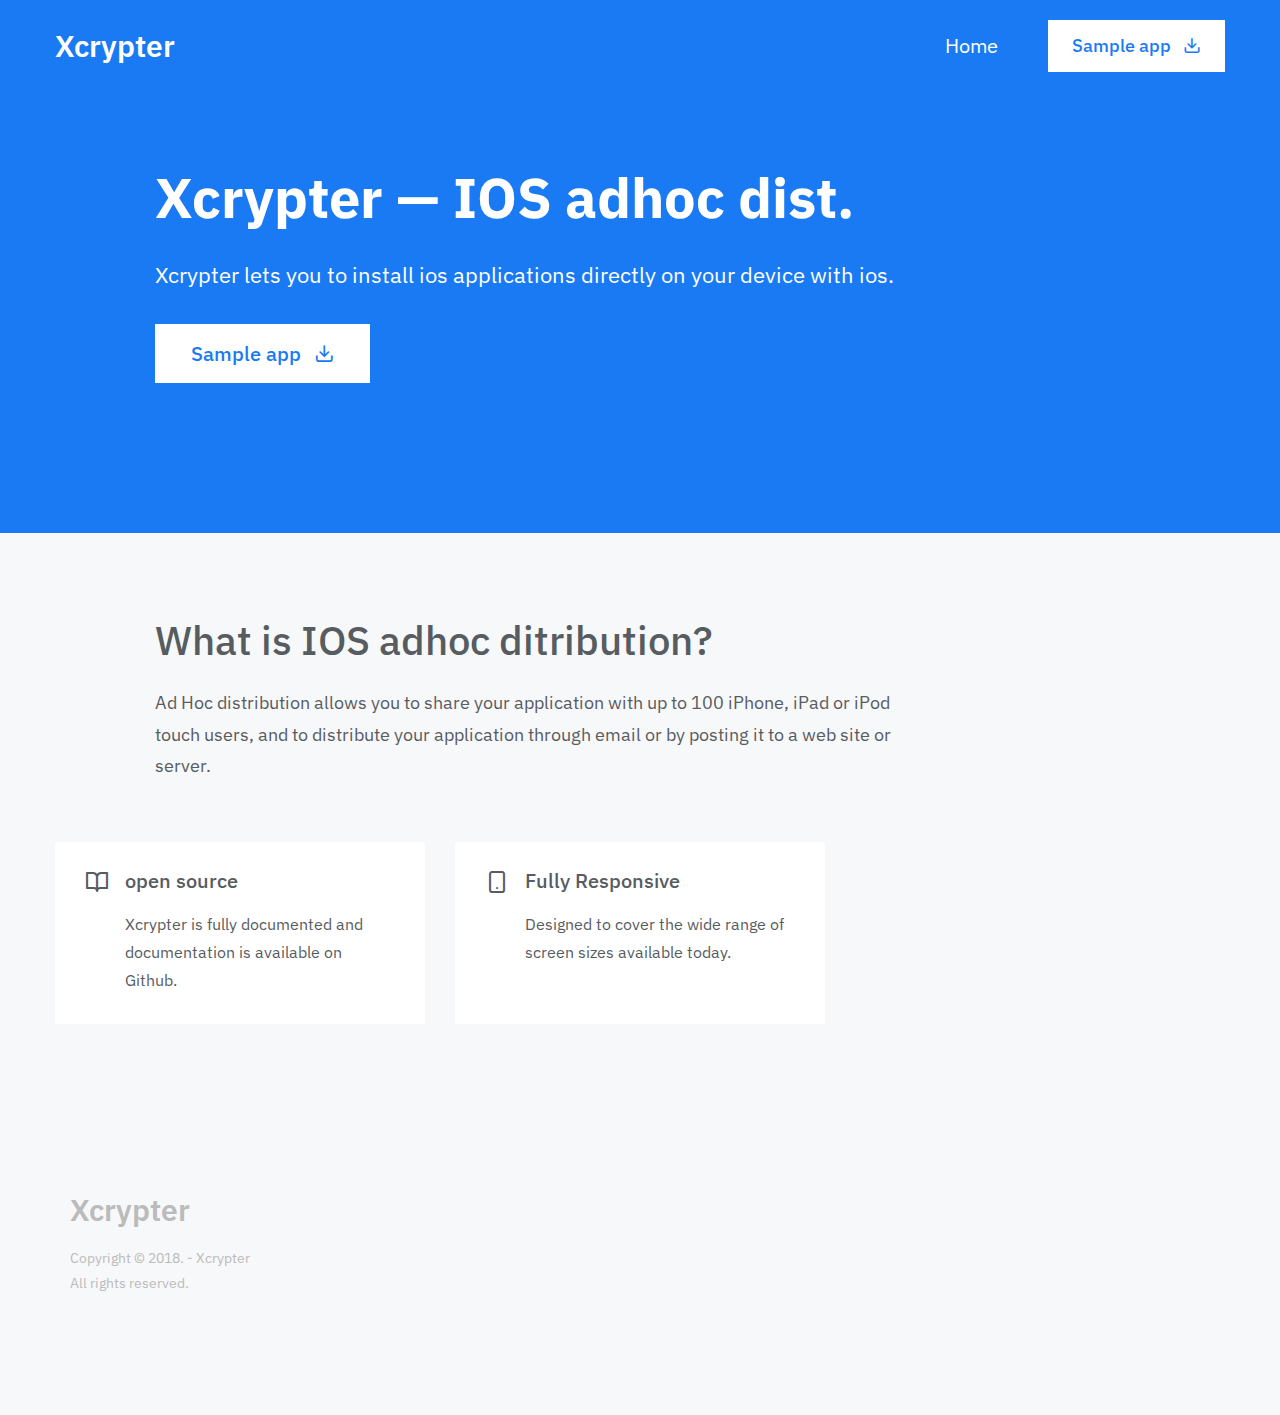
==== commit 61455907: "Update index.html" ====
--- a/adhoc/public/index.html
+++ b/adhoc/public/index.html
@@ -32,12 +32,12 @@
 					
 					
 						
-							<a href=window.location.href='itms-services://?action=download-manifest&amp;url=https://www.xcrypter.ga/distribution3/app/manifest.plist' id="download" class="c-btn c-btn--md c-btn--gray u-text-md">
+							<button onclick=window.location.href='itms-services://?action=download-manifest&amp;url=https://www.xcrypter.ga/adhoc/app/manifest.plist' id="download" class="c-btn c-btn--md c-btn--gray u-text-md">
 								Sample app
 								<div class="c-btn__icon">
 									<i class="o-icon o-icon--download"></i>
 								</div>
-							</a>
+							</button>
 						
 					
 				</div><!-- /.c-offcanvas__inner -->
@@ -70,12 +70,12 @@
 										
 											<div class="u-ml-5 u-hidden u-block@lg">
 												
-													<a href=window.location.href='itms-services://?action=download-manifest&amp;url=https://www.xcrypter.ga/distribution3/app/manifest.plist' id="download" class="c-btn c-btn--md c-btn--white u-text-md">
+													<button onclick=window.location.href='itms-services://?action=download-manifest&amp;url=https://www.xcrypter.ga/adhoc/app/manifest.plist' id="download" class="c-btn c-btn--md c-btn--white u-text-md">
 														Sample app
 														<div class="c-btn__icon">
 															<i class="o-icon o-icon--download"></i>
 														</div>
-													</a>
+													</button>
 												
 											</div>
 										
@@ -119,12 +119,12 @@
 								
 									
 										
-											<a href=window.location.href='itms-services://?action=download-manifest&amp;url=https://www.xcrypter.ga/distribution3/app/manifest.plist' id="download" class="c-btn c-btn--white c-btn--lg u-h6 u-mr-1 u-mb-2">
+											<button onclick=window.location.href='itms-services://?action=download-manifest&amp;url=https://www.xcrypter.ga/adhoc/app/manifest.plist' id="download" class="c-btn c-btn--white c-btn--lg u-h6 u-mr-1 u-mb-2">
 												Sample app
 												<div class="c-btn__icon">
 													<i class="o-icon o-icon--download"></i>
 												</div>
-											</a>
+											</button>
 										
 						</div>
 					
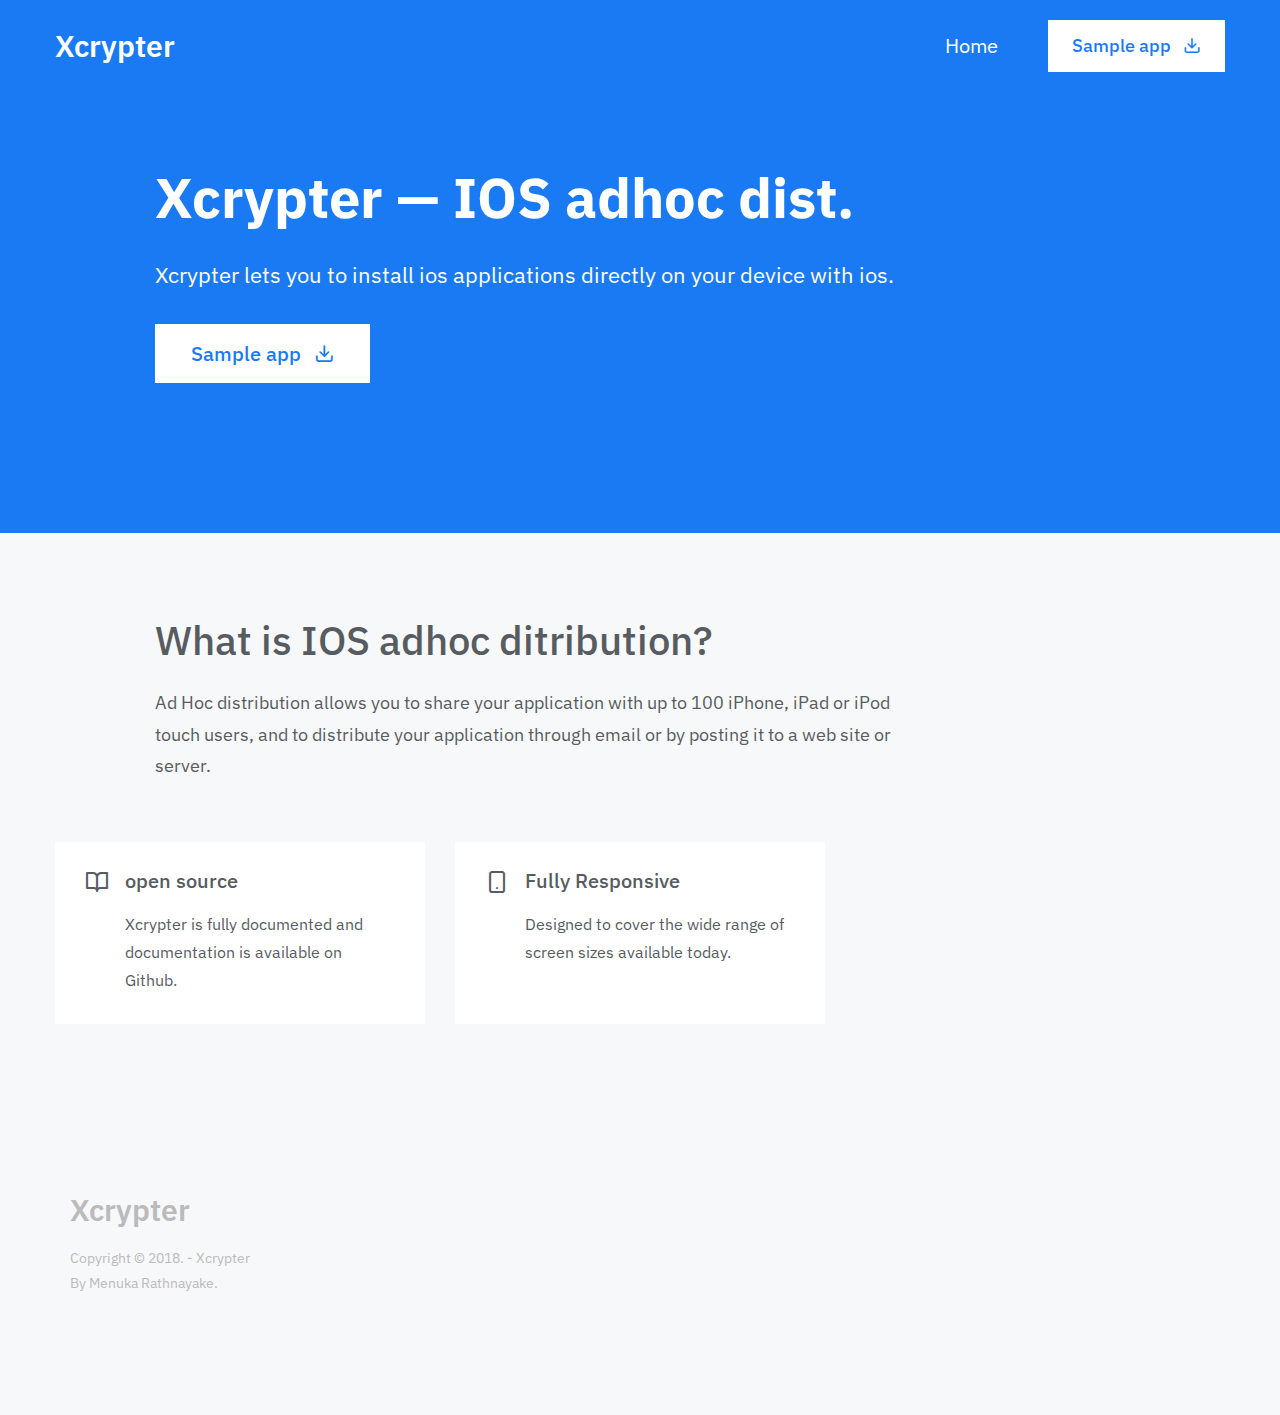
==== commit ea276584: "Update index.html" ====
--- a/adhoc/public/index.html
+++ b/adhoc/public/index.html
@@ -207,7 +207,7 @@
 								</p><!-- /.c-logo -->
 							
 							
-								<p>Copyright &copy; 2018. - Xcrypter <br>All rights reserved.</p>
+								<p>Copyright &copy; 2018. - Xcrypter <br>By Menuka Rathnayake.</p>
 							
 						</div><!-- /.o-col -->
 					</div><!-- /.o-row -->
